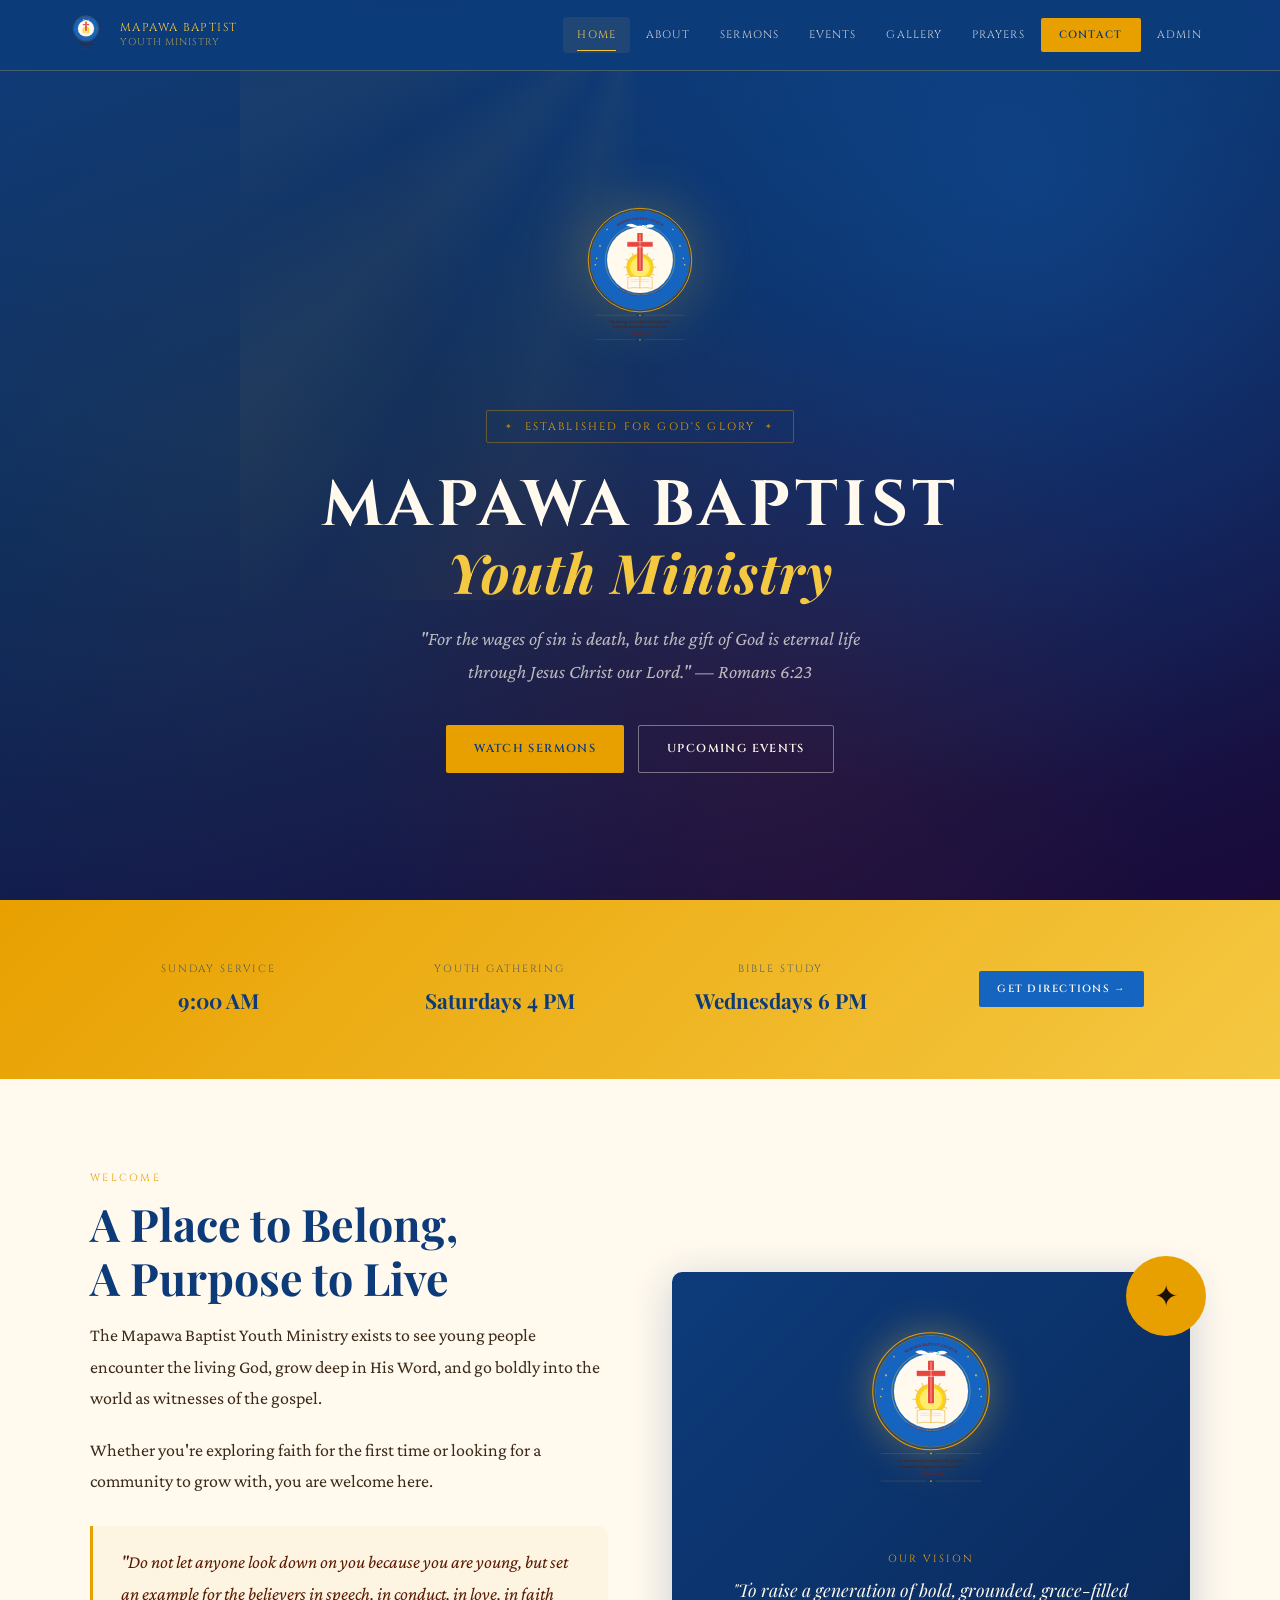
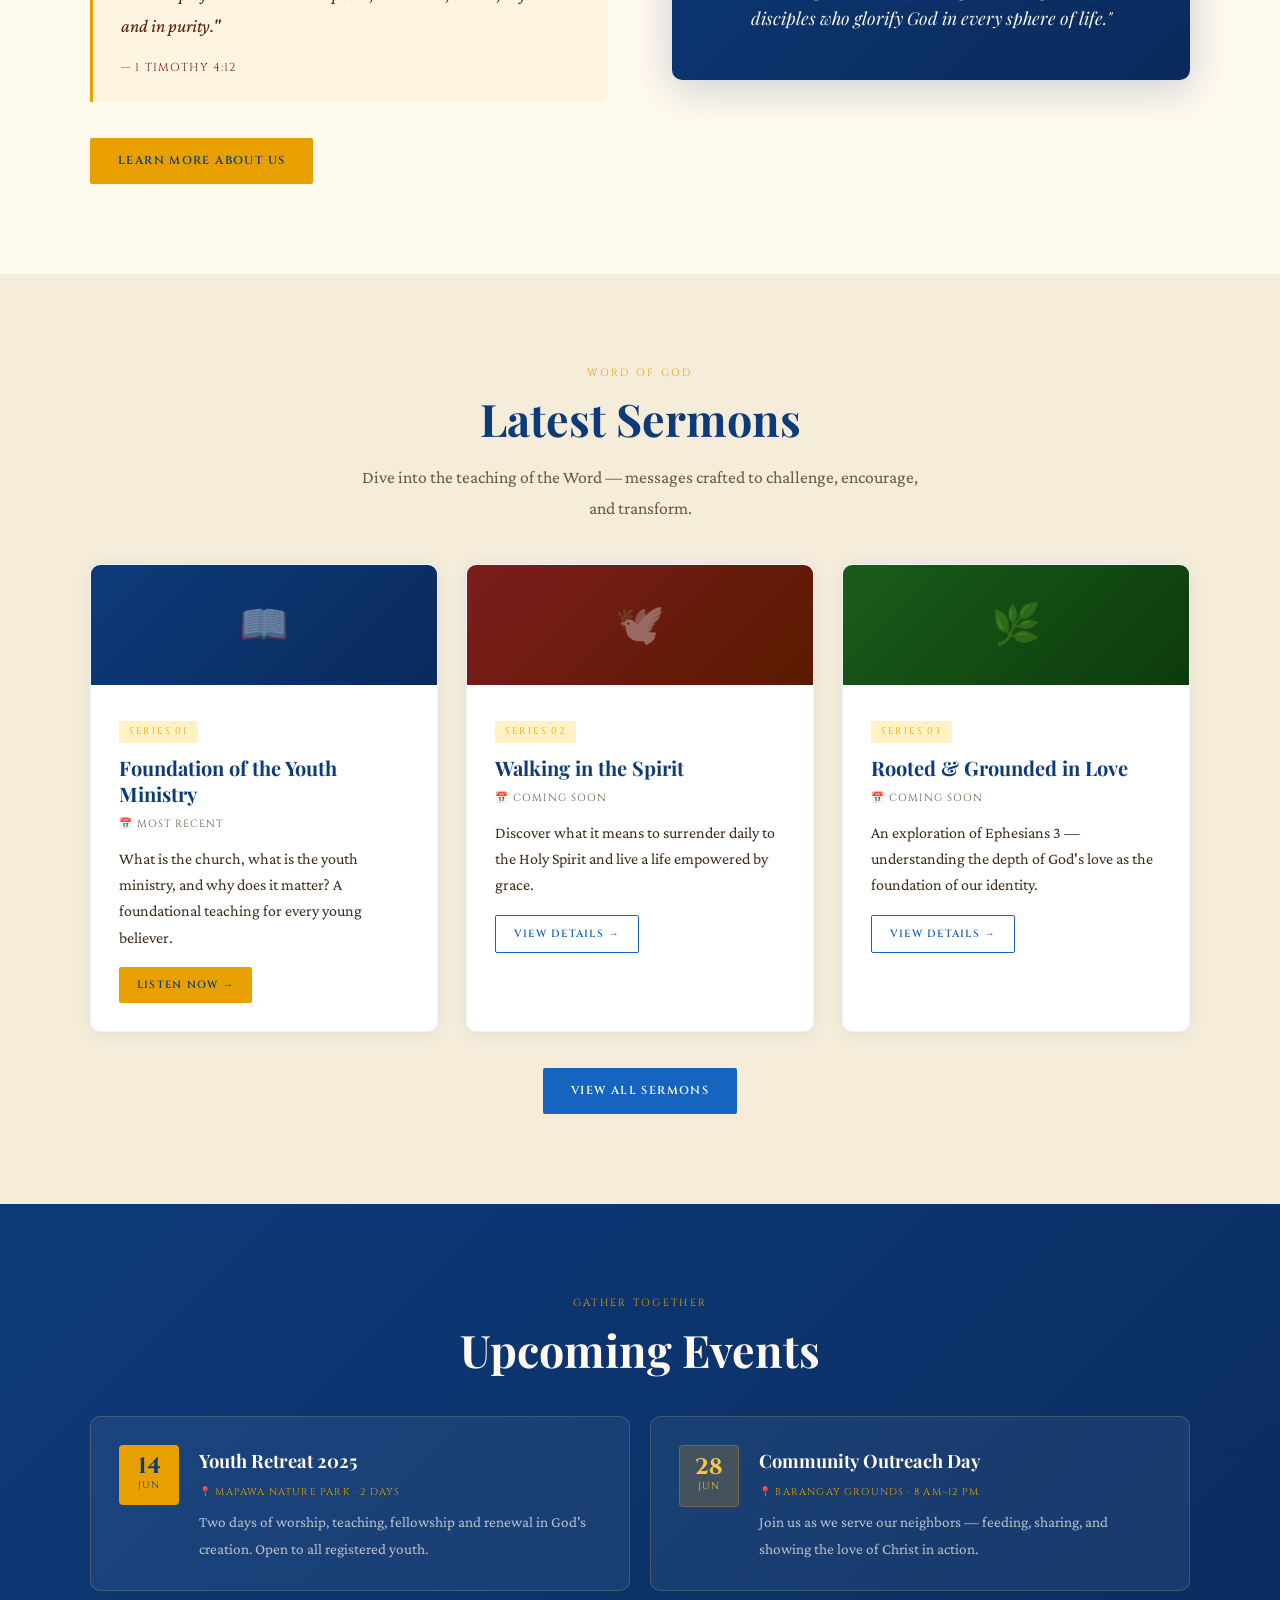
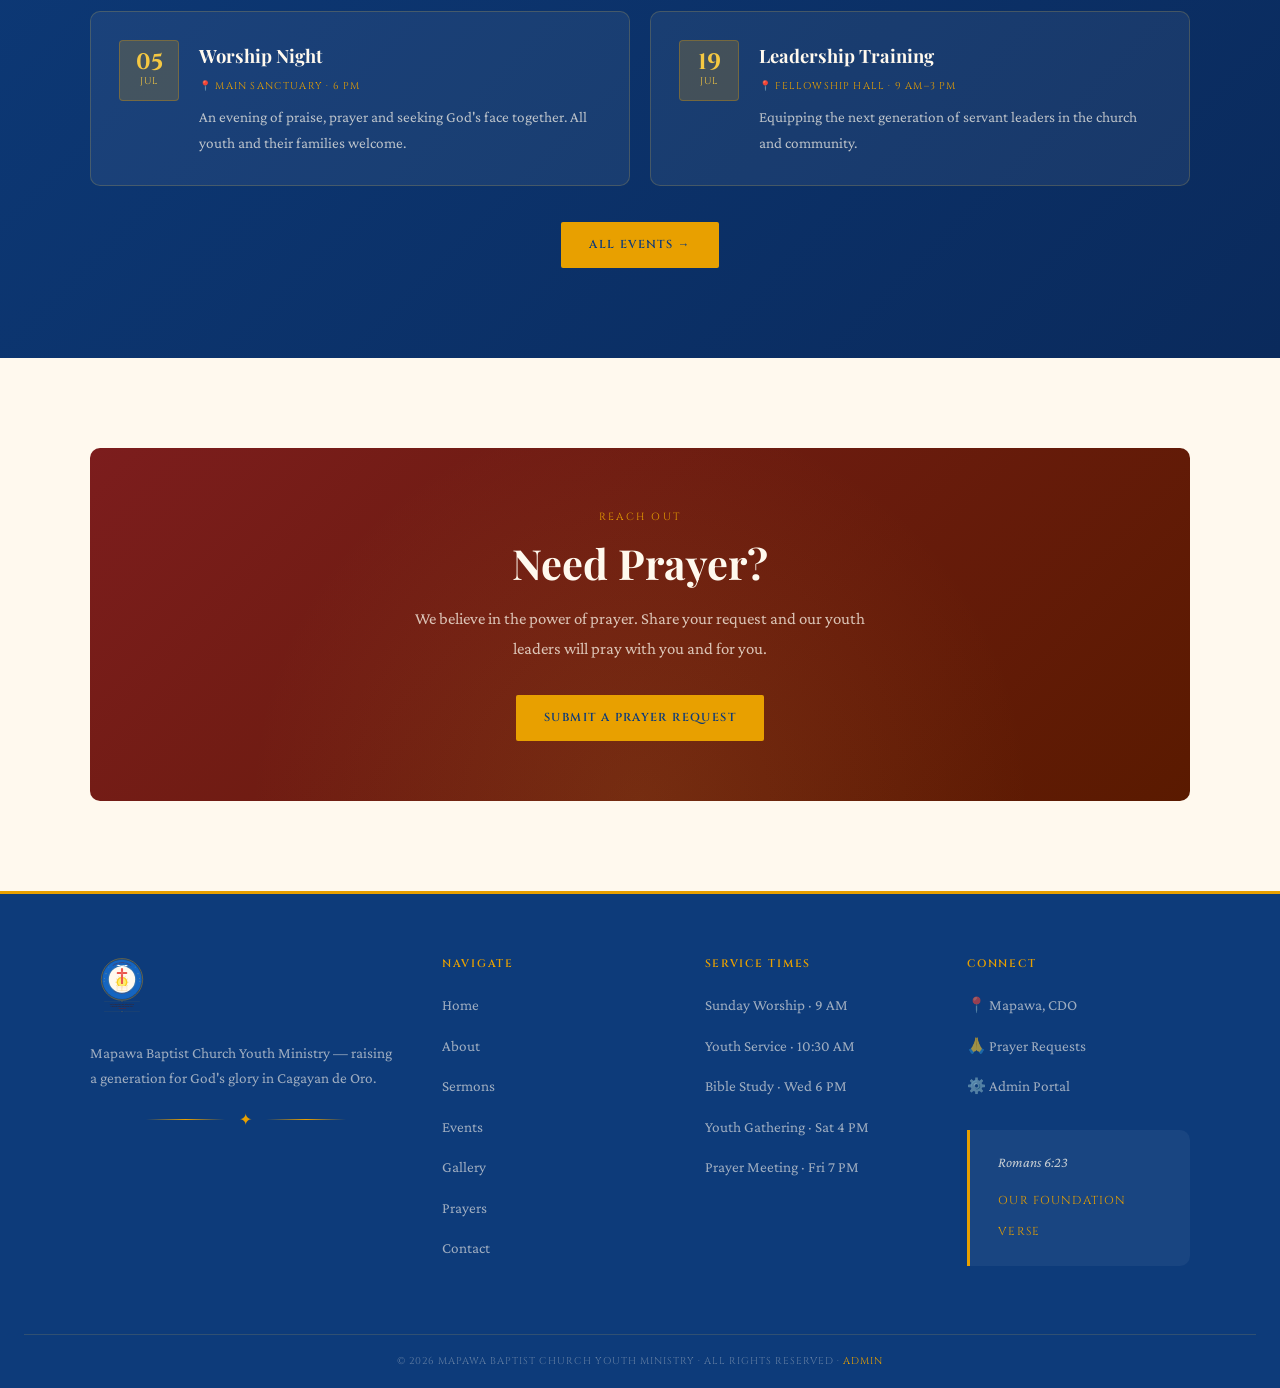
==== index.html @ 310179d0 "Add files via upload" ====
<!DOCTYPE html>
<html lang="en">
<head>
  <meta charset="UTF-8" />
  <meta name="viewport" content="width=device-width, initial-scale=1.0" />
  <title>Mapawa Baptist Youth Ministry</title>
  <meta name="description" content="Mapawa Baptist Church Youth Ministry — raising a generation for God's glory." />
  <link rel="stylesheet" href="assets/css/main.css" />
  <link rel="icon" type="image/svg+xml" href="assets/images/logo.svg" />
</head>
<body>

<!-- ═══════════════ HEADER ═══════════════ -->
<header class="site-header">
  <div class="nav-inner">
    <a href="index.html" class="nav-brand">
      <img src="assets/images/logo.svg" alt="MBC Logo" class="nav-logo" />
      <div class="nav-name">Mapawa Baptist<span>Youth Ministry</span></div>
    </a>
    <nav class="nav-links">
      <a href="index.html">Home</a>
      <a href="about.html">About</a>
      <a href="services.html">Sermons</a>
      <a href="events.html">Events</a>
      <a href="gallery.html">Gallery</a>
      <a href="prayers.html">Prayers</a>
      <a href="contact.html" class="nav-cta">Contact</a>
      <a href="admin/login.php">Admin</a>
    </nav>
    <button class="nav-toggle" aria-label="Menu">
      <span></span><span></span><span></span>
    </button>
  </div>
</header>

<!-- ═══════════════ HERO ═══════════════ -->
<section class="hero">
  <div class="hero-bg-pattern"></div>
  <div class="hero-rays"></div>
  <div class="hero-content">
    <img src="assets/images/logo.svg" alt="Mapawa Baptist Church" class="hero-logo" />
    <div class="hero-badge">Established for God's Glory</div>
    <h1>
      Mapawa Baptist
      <em>Youth Ministry</em>
    </h1>
    <p class="hero-tagline">
      "For the wages of sin is death, but the gift of God is eternal life<br>through Jesus Christ our Lord." — Romans 6:23
    </p>
    <div class="hero-actions">
      <a href="services.html" class="btn btn-gold">Watch Sermons</a>
      <a href="events.html" class="btn btn-outline">Upcoming Events</a>
    </div>
  </div>
</section>

<!-- ═══════════════ QUICK INFO BAND ═══════════════ -->
<section class="band-gold section-sm">
  <div class="container">
    <div class="grid-4" style="align-items:center; text-align:center;">
      <div>
        <div style="font-family:var(--font-display);font-size:0.65rem;letter-spacing:0.18em;text-transform:uppercase;margin-bottom:4px;opacity:0.7;">Sunday Service</div>
        <div style="font-family:var(--font-serif);font-size:1.3rem;font-weight:700;">9:00 AM</div>
      </div>
      <div>
        <div style="font-family:var(--font-display);font-size:0.65rem;letter-spacing:0.18em;text-transform:uppercase;margin-bottom:4px;opacity:0.7;">Youth Gathering</div>
        <div style="font-family:var(--font-serif);font-size:1.3rem;font-weight:700;">Saturdays 4 PM</div>
      </div>
      <div>
        <div style="font-family:var(--font-display);font-size:0.65rem;letter-spacing:0.18em;text-transform:uppercase;margin-bottom:4px;opacity:0.7;">Bible Study</div>
        <div style="font-family:var(--font-serif);font-size:1.3rem;font-weight:700;">Wednesdays 6 PM</div>
      </div>
      <div>
        <a href="contact.html" class="btn btn-blue btn-sm">Get Directions →</a>
      </div>
    </div>
  </div>
</section>

<!-- ═══════════════ WELCOME ═══════════════ -->
<section class="section">
  <div class="container">
    <div style="display:grid;grid-template-columns:1fr 1fr;gap:64px;align-items:center;" class="fade-in">
      <div>
        <div class="section-label">Welcome</div>
        <h2 class="section-title">A Place to Belong,<br>A Purpose to Live</h2>
        <p style="color:var(--text-mid);margin-bottom:20px;">
          The Mapawa Baptist Youth Ministry exists to see young people encounter the living God, grow deep in His Word, and go boldly into the world as witnesses of the gospel.
        </p>
        <p style="color:var(--text-mid);margin-bottom:28px;">
          Whether you're exploring faith for the first time or looking for a community to grow with, you are welcome here.
        </p>
        <div class="scripture-block">
          <p>"Do not let anyone look down on you because you are young, but set an example for the believers in speech, in conduct, in love, in faith and in purity."</p>
          <cite>— 1 Timothy 4:12</cite>
        </div>
        <a href="about.html" class="btn btn-gold" style="margin-top:8px;">Learn More About Us</a>
      </div>
      <div style="position:relative;">
        <div style="background:linear-gradient(135deg,var(--blue-deep) 0%,#0a2a5c 100%);border-radius:var(--radius-lg);padding:48px;text-align:center;box-shadow:var(--shadow-deep);">
          <img src="assets/images/logo.svg" alt="" style="width:180px;margin:0 auto 28px;filter:drop-shadow(0 0 20px rgba(245,200,66,0.4));" />
          <div style="font-family:var(--font-display);font-size:0.65rem;letter-spacing:0.2em;text-transform:uppercase;color:var(--gold-rich);margin-bottom:8px;">Our Vision</div>
          <p style="font-family:var(--font-serif);font-style:italic;font-size:1.1rem;color:var(--cream);line-height:1.6;">
            "To raise a generation of bold, grounded, grace-filled disciples who glorify God in every sphere of life."
          </p>
        </div>
        <div style="position:absolute;top:-16px;right:-16px;width:80px;height:80px;background:var(--gold-rich);border-radius:50%;display:flex;align-items:center;justify-content:center;font-size:1.8rem;">✦</div>
      </div>
    </div>
  </div>
</section>

<!-- ═══════════════ LATEST SERMONS ═══════════════ -->
<section class="section band-cream">
  <div class="container">
    <div class="text-center mb-40 fade-in">
      <div class="section-label">Word of God</div>
      <h2 class="section-title">Latest Sermons</h2>
      <p class="section-sub gap-center" style="margin:0 auto;">Dive into the teaching of the Word — messages crafted to challenge, encourage, and transform.</p>
    </div>
    <div class="grid-3 fade-in">
      <div class="card">
        <div style="background:linear-gradient(135deg,var(--blue-deep),#0a2a5c);height:120px;display:flex;align-items:center;justify-content:center;">
          <span style="font-size:2.5rem;opacity:0.4;">📖</span>
        </div>
        <div class="card-body">
          <span class="card-tag">Series 01</span>
          <div class="card-title">Foundation of the Youth Ministry</div>
          <div class="card-meta">📅 Most Recent</div>
          <p class="card-text">What is the church, what is the youth ministry, and why does it matter? A foundational teaching for every young believer.</p>
          <a href="services/service-001-foundation-of-the-youth-ministry.html" class="btn btn-gold btn-sm" style="margin-top:16px;">Listen Now →</a>
        </div>
      </div>
      <div class="card">
        <div style="background:linear-gradient(135deg,var(--burgundy),var(--burgundy-dk));height:120px;display:flex;align-items:center;justify-content:center;">
          <span style="font-size:2.5rem;opacity:0.4;">🕊️</span>
        </div>
        <div class="card-body">
          <span class="card-tag">Series 02</span>
          <div class="card-title">Walking in the Spirit</div>
          <div class="card-meta">📅 Coming Soon</div>
          <p class="card-text">Discover what it means to surrender daily to the Holy Spirit and live a life empowered by grace.</p>
          <a href="services/service-002.html" class="btn btn-outline btn-sm" style="border-color:var(--blue-mid);color:var(--blue-mid);margin-top:16px;">View Details →</a>
        </div>
      </div>
      <div class="card">
        <div style="background:linear-gradient(135deg,#1a5c1a,#0d3b0d);height:120px;display:flex;align-items:center;justify-content:center;">
          <span style="font-size:2.5rem;opacity:0.4;">🌿</span>
        </div>
        <div class="card-body">
          <span class="card-tag">Series 03</span>
          <div class="card-title">Rooted &amp; Grounded in Love</div>
          <div class="card-meta">📅 Coming Soon</div>
          <p class="card-text">An exploration of Ephesians 3 — understanding the depth of God's love as the foundation of our identity.</p>
          <a href="services/service-003.html" class="btn btn-outline btn-sm" style="border-color:var(--blue-mid);color:var(--blue-mid);margin-top:16px;">View Details →</a>
        </div>
      </div>
    </div>
    <div class="text-center" style="margin-top:36px;">
      <a href="services.html" class="btn btn-blue">View All Sermons</a>
    </div>
  </div>
</section>

<!-- ═══════════════ UPCOMING EVENTS ═══════════════ -->
<section class="section band-blue">
  <div class="container">
    <div class="text-center mb-40 fade-in">
      <div class="section-label" style="color:var(--gold-rich);">Gather Together</div>
      <h2 class="section-title section-title-light">Upcoming Events</h2>
    </div>
    <div class="grid-2 fade-in" style="gap:20px;">
      <div style="background:rgba(255,255,255,0.06);border:1px solid rgba(245,200,66,0.2);border-radius:var(--radius-lg);padding:28px;display:flex;gap:20px;align-items:flex-start;">
        <div style="background:var(--gold-rich);color:var(--blue-deep);border-radius:var(--radius);padding:10px 14px;text-align:center;min-width:60px;">
          <div style="font-family:var(--font-display);font-size:1.4rem;font-weight:700;line-height:1;">14</div>
          <div style="font-family:var(--font-display);font-size:0.6rem;letter-spacing:0.1em;text-transform:uppercase;">Jun</div>
        </div>
        <div>
          <div style="font-family:var(--font-serif);font-size:1.15rem;font-weight:700;color:var(--cream);margin-bottom:6px;">Youth Retreat 2025</div>
          <div style="font-family:var(--font-display);font-size:0.62rem;letter-spacing:0.12em;text-transform:uppercase;color:var(--gold-rich);margin-bottom:8px;">📍 Mapawa Nature Park · 2 Days</div>
          <p style="font-size:0.95rem;color:rgba(255,249,238,0.7);">Two days of worship, teaching, fellowship and renewal in God's creation. Open to all registered youth.</p>
        </div>
      </div>
      <div style="background:rgba(255,255,255,0.06);border:1px solid rgba(245,200,66,0.2);border-radius:var(--radius-lg);padding:28px;display:flex;gap:20px;align-items:flex-start;">
        <div style="background:rgba(232,160,0,0.2);color:var(--gold-bright);border-radius:var(--radius);padding:10px 14px;text-align:center;min-width:60px;border:1px solid rgba(232,160,0,0.3);">
          <div style="font-family:var(--font-display);font-size:1.4rem;font-weight:700;line-height:1;">28</div>
          <div style="font-family:var(--font-display);font-size:0.6rem;letter-spacing:0.1em;text-transform:uppercase;">Jun</div>
        </div>
        <div>
          <div style="font-family:var(--font-serif);font-size:1.15rem;font-weight:700;color:var(--cream);margin-bottom:6px;">Community Outreach Day</div>
          <div style="font-family:var(--font-display);font-size:0.62rem;letter-spacing:0.12em;text-transform:uppercase;color:var(--gold-rich);margin-bottom:8px;">📍 Barangay Grounds · 8 AM–12 PM</div>
          <p style="font-size:0.95rem;color:rgba(255,249,238,0.7);">Join us as we serve our neighbors — feeding, sharing, and showing the love of Christ in action.</p>
        </div>
      </div>
      <div style="background:rgba(255,255,255,0.06);border:1px solid rgba(245,200,66,0.2);border-radius:var(--radius-lg);padding:28px;display:flex;gap:20px;align-items:flex-start;">
        <div style="background:rgba(232,160,0,0.2);color:var(--gold-bright);border-radius:var(--radius);padding:10px 14px;text-align:center;min-width:60px;border:1px solid rgba(232,160,0,0.3);">
          <div style="font-family:var(--font-display);font-size:1.4rem;font-weight:700;line-height:1;">05</div>
          <div style="font-family:var(--font-display);font-size:0.6rem;letter-spacing:0.1em;text-transform:uppercase;">Jul</div>
        </div>
        <div>
          <div style="font-family:var(--font-serif);font-size:1.15rem;font-weight:700;color:var(--cream);margin-bottom:6px;">Worship Night</div>
          <div style="font-family:var(--font-display);font-size:0.62rem;letter-spacing:0.12em;text-transform:uppercase;color:var(--gold-rich);margin-bottom:8px;">📍 Main Sanctuary · 6 PM</div>
          <p style="font-size:0.95rem;color:rgba(255,249,238,0.7);">An evening of praise, prayer and seeking God's face together. All youth and their families welcome.</p>
        </div>
      </div>
      <div style="background:rgba(255,255,255,0.06);border:1px solid rgba(245,200,66,0.2);border-radius:var(--radius-lg);padding:28px;display:flex;gap:20px;align-items:flex-start;">
        <div style="background:rgba(232,160,0,0.2);color:var(--gold-bright);border-radius:var(--radius);padding:10px 14px;text-align:center;min-width:60px;border:1px solid rgba(232,160,0,0.3);">
          <div style="font-family:var(--font-display);font-size:1.4rem;font-weight:700;line-height:1;">19</div>
          <div style="font-family:var(--font-display);font-size:0.6rem;letter-spacing:0.1em;text-transform:uppercase;">Jul</div>
        </div>
        <div>
          <div style="font-family:var(--font-serif);font-size:1.15rem;font-weight:700;color:var(--cream);margin-bottom:6px;">Leadership Training</div>
          <div style="font-family:var(--font-display);font-size:0.62rem;letter-spacing:0.12em;text-transform:uppercase;color:var(--gold-rich);margin-bottom:8px;">📍 Fellowship Hall · 9 AM–3 PM</div>
          <p style="font-size:0.95rem;color:rgba(255,249,238,0.7);">Equipping the next generation of servant leaders in the church and community.</p>
        </div>
      </div>
    </div>
    <div class="text-center" style="margin-top:36px;">
      <a href="events.html" class="btn btn-gold">All Events →</a>
    </div>
  </div>
</section>

<!-- ═══════════════ PRAYER CTA ═══════════════ -->
<section class="section">
  <div class="container">
    <div style="background:linear-gradient(135deg,var(--burgundy) 0%,var(--burgundy-dk) 100%);border-radius:var(--radius-lg);padding:60px 48px;text-align:center;position:relative;overflow:hidden;" class="fade-in">
      <div style="position:absolute;inset:0;background:radial-gradient(circle at 50% 100%,rgba(245,200,66,0.1) 0%,transparent 60%);pointer-events:none;"></div>
      <div style="position:relative;z-index:1;">
        <div style="font-family:var(--font-display);font-size:0.65rem;letter-spacing:0.22em;text-transform:uppercase;color:var(--gold-rich);margin-bottom:12px;">Reach Out</div>
        <h2 style="font-family:var(--font-serif);font-size:clamp(1.8rem,4vw,2.6rem);font-weight:700;color:var(--cream);margin-bottom:16px;">Need Prayer?</h2>
        <p style="font-size:1.05rem;color:rgba(255,249,238,0.75);max-width:480px;margin:0 auto 32px;">We believe in the power of prayer. Share your request and our youth leaders will pray with you and for you.</p>
        <a href="prayers.html" class="btn btn-gold">Submit a Prayer Request</a>
      </div>
    </div>
  </div>
</section>

<!-- ═══════════════ FOOTER ═══════════════ -->
<footer class="site-footer">
  <div class="footer-inner">
    <div class="footer-brand">
      <img src="assets/images/logo.svg" alt="MBC Logo" style="width:64px;margin-bottom:12px;" />
      <p>Mapawa Baptist Church Youth Ministry — raising a generation for God's glory in Cagayan de Oro.</p>
      <div class="ornament" style="max-width:200px;margin-top:16px;">
        <span class="ornament-star">✦</span>
      </div>
    </div>
    <div class="footer-col">
      <h4>Navigate</h4>
      <ul>
        <li><a href="index.html">Home</a></li>
        <li><a href="about.html">About</a></li>
        <li><a href="services.html">Sermons</a></li>
        <li><a href="events.html">Events</a></li>
        <li><a href="gallery.html">Gallery</a></li>
        <li><a href="prayers.html">Prayers</a></li>
        <li><a href="contact.html">Contact</a></li>
      </ul>
    </div>
    <div class="footer-col">
      <h4>Service Times</h4>
      <ul>
        <li><a href="#">Sunday Worship · 9 AM</a></li>
        <li><a href="#">Youth Service · 10:30 AM</a></li>
        <li><a href="#">Bible Study · Wed 6 PM</a></li>
        <li><a href="#">Youth Gathering · Sat 4 PM</a></li>
        <li><a href="#">Prayer Meeting · Fri 7 PM</a></li>
      </ul>
    </div>
    <div class="footer-col">
      <h4>Connect</h4>
      <ul>
        <li><a href="contact.html">📍 Mapawa, CDO</a></li>
        <li><a href="prayers.html">🙏 Prayer Requests</a></li>
        <li><a href="admin/login.php">⚙️ Admin Portal</a></li>
      </ul>
      <div style="margin-top:20px;">
        <div class="scripture-block" style="background:rgba(255,255,255,0.05);border-color:var(--gold-rich);">
          <p style="color:rgba(255,249,238,0.75);font-size:0.9rem;">Romans 6:23</p>
          <cite style="color:var(--gold-rich);">Our foundation verse</cite>
        </div>
      </div>
    </div>
  </div>
  <div class="footer-bottom">
    <div class="container">
      © <span id="current-year"></span> Mapawa Baptist Church Youth Ministry · All rights reserved ·
      <a href="admin/login.php">Admin</a>
    </div>
  </div>
</footer>

<script src="assets/js/main.js"></script>
</body>
</html>
---- assets/css/main.css ----
/* =========================================================
   MAPAWA BAPTIST YOUTH MINISTRY — Main Stylesheet
   Palette: Deep Blue #1565c0 · Gold #f5c842 · Burgundy #7c1d1d · Cream #fff9ee
   ========================================================= */

@import url('https://fonts.googleapis.com/css2?family=Playfair+Display:ital,wght@0,400;0,600;0,700;0,900;1,400;1,600&family=Crimson+Pro:ital,wght@0,300;0,400;0,600;1,300;1,400&family=Cinzel:wght@400;600;700&display=swap');

/* ── CSS Variables ───────────────────────────────────────── */
:root {
  --blue-deep:   #0d3b7a;
  --blue-mid:    #1565c0;
  --blue-light:  #1e88e5;
  --gold-rich:   #e8a000;
  --gold-bright: #f5c842;
  --gold-pale:   #fff3c4;
  --cream:       #fff9ee;
  --cream-dark:  #f5edda;
  --burgundy:    #7c1d1d;
  --burgundy-dk: #5a1a00;
  --text-dark:   #1a1208;
  --text-mid:    #3d2b1a;
  --text-light:  #6b5540;
  --white:       #ffffff;

  --font-display: 'Cinzel', Georgia, serif;
  --font-serif:   'Playfair Display', Georgia, serif;
  --font-body:    'Crimson Pro', Georgia, serif;

  --shadow-gold:  0 4px 24px rgba(232,160,0,0.18);
  --shadow-deep:  0 8px 40px rgba(13,59,122,0.22);
  --radius:       4px;
  --radius-lg:    10px;
  --transition:   0.3s cubic-bezier(0.4,0,0.2,1);
}

/* ── Reset & Base ────────────────────────────────────────── */
*, *::before, *::after { box-sizing: border-box; margin: 0; padding: 0; }

html { scroll-behavior: smooth; font-size: 16px; }

body {
  font-family: var(--font-body);
  font-size: 1.125rem;
  line-height: 1.75;
  color: var(--text-dark);
  background: var(--cream);
  min-height: 100vh;
  overflow-x: hidden;
}

img { max-width: 100%; display: block; }
a { color: inherit; text-decoration: none; }
ul { list-style: none; }

/* ── Typography ──────────────────────────────────────────── */
h1, h2, h3 { font-family: var(--font-serif); font-weight: 700; line-height: 1.2; }
h4, h5, h6 { font-family: var(--font-display); font-weight: 600; letter-spacing: 0.06em; }

.display-title {
  font-family: var(--font-display);
  font-weight: 700;
  letter-spacing: 0.08em;
  text-transform: uppercase;
}

.scripture {
  font-family: var(--font-body);
  font-style: italic;
  color: var(--burgundy-dk);
}

/* ── Ornamental Divider ──────────────────────────────────── */
.ornament {
  display: flex;
  align-items: center;
  gap: 14px;
  margin: 0 auto;
}
.ornament::before, .ornament::after {
  content: '';
  flex: 1;
  height: 1px;
  background: linear-gradient(to right, transparent, var(--gold-rich), transparent);
}
.ornament-star {
  color: var(--gold-rich);
  font-size: 1rem;
}

/* ── NAV ─────────────────────────────────────────────────── */
.site-header {
  position: fixed;
  top: 0; left: 0; right: 0;
  z-index: 1000;
  background: rgba(13,59,122,0.97);
  backdrop-filter: blur(12px);
  border-bottom: 1px solid rgba(245,200,66,0.25);
  transition: var(--transition);
}

.nav-inner {
  max-width: 1200px;
  margin: 0 auto;
  padding: 0 24px;
  display: flex;
  align-items: center;
  justify-content: space-between;
  height: 70px;
}

.nav-brand {
  display: flex;
  align-items: center;
  gap: 12px;
  text-decoration: none;
}
.nav-logo { width: 44px; height: 44px; }
.nav-name {
  font-family: var(--font-display);
  font-size: 0.72rem;
  letter-spacing: 0.12em;
  text-transform: uppercase;
  color: var(--gold-bright);
  line-height: 1.3;
}
.nav-name span { display: block; font-size: 0.62rem; color: rgba(245,200,66,0.65); letter-spacing: 0.1em; }

.nav-links {
  display: flex;
  align-items: center;
  gap: 2px;
}
.nav-links a {
  font-family: var(--font-display);
  font-size: 0.68rem;
  letter-spacing: 0.1em;
  text-transform: uppercase;
  color: rgba(255,249,238,0.8);
  padding: 8px 14px;
  border-radius: var(--radius);
  transition: var(--transition);
  position: relative;
}
.nav-links a:hover, .nav-links a.active {
  color: var(--gold-bright);
  background: rgba(245,200,66,0.08);
}
.nav-links a.active::after {
  content: '';
  position: absolute;
  bottom: 2px; left: 14px; right: 14px;
  height: 1px;
  background: var(--gold-bright);
}

.nav-cta {
  font-family: var(--font-display) !important;
  font-size: 0.66rem !important;
  letter-spacing: 0.12em !important;
  background: var(--gold-rich) !important;
  color: var(--blue-deep) !important;
  padding: 8px 18px !important;
  border-radius: 2px !important;
  font-weight: 600 !important;
}
.nav-cta:hover { background: var(--gold-bright) !important; }

.nav-toggle {
  display: none;
  flex-direction: column;
  gap: 5px;
  cursor: pointer;
  padding: 4px;
}
.nav-toggle span {
  display: block;
  width: 24px; height: 2px;
  background: var(--gold-bright);
  transition: var(--transition);
}

/* ── Hero ────────────────────────────────────────────────── */
.hero {
  min-height: 100vh;
  display: flex;
  align-items: center;
  justify-content: center;
  position: relative;
  overflow: hidden;
  background: linear-gradient(160deg, var(--blue-deep) 0%, #0a2a5c 40%, #1a0a3a 100%);
  padding-top: 70px;
}

.hero-bg-pattern {
  position: absolute;
  inset: 0;
  background-image:
    radial-gradient(circle at 20% 50%, rgba(245,200,66,0.06) 0%, transparent 50%),
    radial-gradient(circle at 80% 20%, rgba(21,101,192,0.4) 0%, transparent 50%),
    radial-gradient(circle at 60% 80%, rgba(124,29,29,0.2) 0%, transparent 40%);
  pointer-events: none;
}

.hero-rays {
  position: absolute;
  top: 0; left: 50%;
  transform: translateX(-50%);
  width: 800px; height: 600px;
  background: conic-gradient(
    from 180deg at 50% 0%,
    transparent 0deg,
    rgba(245,200,66,0.04) 15deg,
    transparent 30deg,
    rgba(245,200,66,0.04) 45deg,
    transparent 60deg,
    rgba(245,200,66,0.04) 75deg,
    transparent 90deg,
    rgba(245,200,66,0.04) 105deg,
    transparent 120deg,
    rgba(245,200,66,0.04) 135deg,
    transparent 150deg,
    rgba(245,200,66,0.04) 165deg,
    transparent 180deg
  );
  pointer-events: none;
}

.hero-content {
  position: relative;
  z-index: 2;
  text-align: center;
  padding: 60px 24px;
  max-width: 800px;
}

.hero-badge {
  display: inline-flex;
  align-items: center;
  gap: 10px;
  font-family: var(--font-display);
  font-size: 0.68rem;
  letter-spacing: 0.2em;
  text-transform: uppercase;
  color: var(--gold-rich);
  border: 1px solid rgba(232,160,0,0.35);
  padding: 6px 18px;
  border-radius: 2px;
  margin-bottom: 28px;
}
.hero-badge::before, .hero-badge::after {
  content: '✦';
  font-size: 0.5rem;
  opacity: 0.7;
}

.hero h1 {
  font-family: var(--font-display);
  font-size: clamp(2.2rem, 6vw, 4rem);
  letter-spacing: 0.06em;
  text-transform: uppercase;
  color: var(--cream);
  margin-bottom: 12px;
  line-height: 1.1;
}
.hero h1 em {
  font-family: var(--font-serif);
  font-style: italic;
  font-size: 0.85em;
  color: var(--gold-bright);
  letter-spacing: 0.02em;
  display: block;
  text-transform: none;
}

.hero-tagline {
  font-family: var(--font-body);
  font-style: italic;
  font-size: 1.2rem;
  color: rgba(255,249,238,0.7);
  margin: 20px 0 36px;
}

.hero-logo {
  width: 160px;
  margin: 0 auto 32px;
  filter: drop-shadow(0 0 30px rgba(245,200,66,0.3));
  animation: float 4s ease-in-out infinite;
}
@keyframes float {
  0%, 100% { transform: translateY(0); }
  50%       { transform: translateY(-8px); }
}

.hero-actions {
  display: flex;
  gap: 14px;
  justify-content: center;
  flex-wrap: wrap;
}

/* ── Buttons ──────────────────────────────────────────────── */
.btn {
  display: inline-flex;
  align-items: center;
  gap: 8px;
  font-family: var(--font-display);
  font-size: 0.72rem;
  font-weight: 600;
  letter-spacing: 0.12em;
  text-transform: uppercase;
  padding: 13px 28px;
  border-radius: 2px;
  border: none;
  cursor: pointer;
  transition: var(--transition);
  text-decoration: none;
}
.btn-gold {
  background: var(--gold-rich);
  color: var(--blue-deep);
}
.btn-gold:hover {
  background: var(--gold-bright);
  transform: translateY(-2px);
  box-shadow: var(--shadow-gold);
}
.btn-outline {
  background: transparent;
  color: var(--cream);
  border: 1px solid rgba(255,249,238,0.4);
}
.btn-outline:hover {
  border-color: var(--gold-bright);
  color: var(--gold-bright);
}
.btn-blue {
  background: var(--blue-mid);
  color: var(--cream);
}
.btn-blue:hover {
  background: var(--blue-deep);
  transform: translateY(-2px);
  box-shadow: var(--shadow-deep);
}
.btn-sm {
  font-size: 0.65rem;
  padding: 9px 18px;
}

/* ── Section Scaffolding ─────────────────────────────────── */
.section { padding: 90px 24px; }
.section-sm { padding: 60px 24px; }
.container { max-width: 1100px; margin: 0 auto; }
.container-narrow { max-width: 760px; margin: 0 auto; }

.section-label {
  font-family: var(--font-display);
  font-size: 0.65rem;
  letter-spacing: 0.22em;
  text-transform: uppercase;
  color: var(--gold-rich);
  margin-bottom: 10px;
}
.section-title {
  font-family: var(--font-serif);
  font-size: clamp(1.8rem, 4vw, 2.8rem);
  font-weight: 700;
  color: var(--blue-deep);
  margin-bottom: 16px;
}
.section-title-light { color: var(--cream); }
.section-sub {
  font-size: 1.1rem;
  color: var(--text-light);
  max-width: 560px;
}
.section-sub-light { color: rgba(255,249,238,0.7); }

/* ── Card ────────────────────────────────────────────────── */
.card {
  background: var(--white);
  border-radius: var(--radius-lg);
  overflow: hidden;
  box-shadow: 0 2px 16px rgba(13,59,122,0.08);
  transition: var(--transition);
  border: 1px solid rgba(13,59,122,0.06);
}
.card:hover {
  transform: translateY(-4px);
  box-shadow: var(--shadow-deep);
}
.card-body { padding: 28px; }
.card-tag {
  font-family: var(--font-display);
  font-size: 0.6rem;
  letter-spacing: 0.18em;
  text-transform: uppercase;
  color: var(--gold-rich);
  background: var(--gold-pale);
  padding: 3px 10px;
  border-radius: 2px;
  display: inline-block;
  margin-bottom: 12px;
}
.card-title {
  font-family: var(--font-serif);
  font-size: 1.25rem;
  font-weight: 700;
  color: var(--blue-deep);
  margin-bottom: 8px;
  line-height: 1.3;
}
.card-meta {
  font-family: var(--font-display);
  font-size: 0.65rem;
  letter-spacing: 0.1em;
  text-transform: uppercase;
  color: var(--text-light);
  margin-bottom: 12px;
}
.card-text { font-size: 1rem; color: var(--text-mid); line-height: 1.65; }

/* ── Grid Layouts ─────────────────────────────────────────── */
.grid-3 { display: grid; grid-template-columns: repeat(3, 1fr); gap: 28px; }
.grid-2 { display: grid; grid-template-columns: repeat(2, 1fr); gap: 28px; }
.grid-4 { display: grid; grid-template-columns: repeat(4, 1fr); gap: 24px; }

/* ── Highlight Band ──────────────────────────────────────── */
.band-gold {
  background: linear-gradient(135deg, var(--gold-rich) 0%, var(--gold-bright) 100%);
  color: var(--blue-deep);
}
.band-blue {
  background: linear-gradient(135deg, var(--blue-deep) 0%, #0a2a5c 100%);
  color: var(--cream);
}
.band-cream { background: var(--cream-dark); }
.band-burgundy {
  background: linear-gradient(135deg, var(--burgundy) 0%, var(--burgundy-dk) 100%);
  color: var(--cream);
}

/* ── Scripture Block ─────────────────────────────────────── */
.scripture-block {
  border-left: 3px solid var(--gold-rich);
  padding: 20px 28px;
  background: rgba(232,160,0,0.05);
  border-radius: 0 var(--radius-lg) var(--radius-lg) 0;
  margin: 28px 0;
}
.scripture-block p {
  font-family: var(--font-body);
  font-style: italic;
  font-size: 1.15rem;
  color: var(--burgundy-dk);
  margin-bottom: 8px;
}
.scripture-block cite {
  font-family: var(--font-display);
  font-size: 0.72rem;
  letter-spacing: 0.1em;
  text-transform: uppercase;
  color: var(--burgundy);
  font-style: normal;
}

/* ── Featured Image Banner ───────────────────────────────── */
.page-banner {
  height: 280px;
  display: flex;
  align-items: flex-end;
  padding: 40px 24px;
  position: relative;
  overflow: hidden;
  background: linear-gradient(160deg, var(--blue-deep) 0%, #0a2a5c 100%);
  margin-top: 70px;
}
.page-banner::before {
  content: '';
  position: absolute;
  inset: 0;
  background:
    radial-gradient(circle at 70% 50%, rgba(245,200,66,0.1) 0%, transparent 60%),
    radial-gradient(circle at 20% 80%, rgba(124,29,29,0.2) 0%, transparent 50%);
}
.page-banner-content {
  position: relative;
  z-index: 1;
  max-width: 1100px;
  margin: 0 auto;
  width: 100%;
}
.page-banner h1 {
  font-family: var(--font-display);
  font-size: clamp(1.6rem, 4vw, 2.6rem);
  letter-spacing: 0.08em;
  text-transform: uppercase;
  color: var(--cream);
  margin-bottom: 8px;
}
.page-banner .breadcrumb {
  font-family: var(--font-display);
  font-size: 0.65rem;
  letter-spacing: 0.14em;
  text-transform: uppercase;
  color: rgba(245,200,66,0.7);
}
.page-banner .breadcrumb a { color: var(--gold-rich); }
.page-banner .breadcrumb a:hover { color: var(--gold-bright); }

/* ── Form Styles ──────────────────────────────────────────── */
.form-group { margin-bottom: 20px; }
.form-label {
  display: block;
  font-family: var(--font-display);
  font-size: 0.68rem;
  letter-spacing: 0.12em;
  text-transform: uppercase;
  color: var(--text-mid);
  margin-bottom: 6px;
}
.form-control {
  width: 100%;
  padding: 12px 16px;
  border: 1px solid rgba(13,59,122,0.2);
  border-radius: var(--radius);
  background: var(--white);
  font-family: var(--font-body);
  font-size: 1rem;
  color: var(--text-dark);
  transition: var(--transition);
  outline: none;
}
.form-control:focus {
  border-color: var(--blue-mid);
  box-shadow: 0 0 0 3px rgba(21,101,192,0.12);
}
textarea.form-control { resize: vertical; min-height: 120px; }
select.form-control { cursor: pointer; }

/* ── Footer ──────────────────────────────────────────────── */
.site-footer {
  background: var(--blue-deep);
  color: rgba(255,249,238,0.75);
  padding: 60px 24px 0;
  border-top: 3px solid var(--gold-rich);
}
.footer-inner {
  max-width: 1100px;
  margin: 0 auto;
  display: grid;
  grid-template-columns: 1.4fr repeat(3, 1fr);
  gap: 40px;
  padding-bottom: 40px;
}
.footer-brand p {
  font-size: 0.95rem;
  line-height: 1.65;
  margin: 14px 0;
  color: rgba(255,249,238,0.6);
}
.footer-col h4 {
  font-family: var(--font-display);
  font-size: 0.68rem;
  letter-spacing: 0.16em;
  text-transform: uppercase;
  color: var(--gold-rich);
  margin-bottom: 16px;
}
.footer-col ul li { margin-bottom: 9px; }
.footer-col ul li a {
  font-size: 0.95rem;
  color: rgba(255,249,238,0.6);
  transition: var(--transition);
}
.footer-col ul li a:hover { color: var(--gold-bright); padding-left: 4px; }
.footer-bottom {
  border-top: 1px solid rgba(245,200,66,0.15);
  padding: 18px 0;
  text-align: center;
  font-family: var(--font-display);
  font-size: 0.62rem;
  letter-spacing: 0.1em;
  text-transform: uppercase;
  color: rgba(255,249,238,0.35);
}
.footer-bottom a { color: var(--gold-rich); }

/* ── Utility Classes ─────────────────────────────────────── */
.text-center { text-align: center; }
.text-gold   { color: var(--gold-rich); }
.text-blue   { color: var(--blue-mid); }
.text-burgundy { color: var(--burgundy); }
.text-cream  { color: var(--cream); }
.mt-0 { margin-top: 0; }
.mb-0 { margin-bottom: 0; }
.mb-8 { margin-bottom: 8px; }
.mb-16 { margin-bottom: 16px; }
.mb-24 { margin-bottom: 24px; }
.mb-40 { margin-bottom: 40px; }
.mb-60 { margin-bottom: 60px; }
.gap-center { margin: 0 auto; }
.fade-in {
  opacity: 0;
  transform: translateY(20px);
  transition: opacity 0.6s ease, transform 0.6s ease;
}
.fade-in.visible {
  opacity: 1;
  transform: none;
}

/* ── Mobile ───────────────────────────────────────────────── */
@media (max-width: 900px) {
  .grid-3 { grid-template-columns: repeat(2, 1fr); }
  .grid-4 { grid-template-columns: repeat(2, 1fr); }
  .footer-inner { grid-template-columns: 1fr 1fr; }
}
@media (max-width: 680px) {
  .nav-links { display: none; }
  .nav-links.open {
    display: flex;
    flex-direction: column;
    position: fixed;
    top: 70px; left: 0; right: 0;
    background: rgba(13,59,122,0.98);
    padding: 24px;
    gap: 4px;
    border-bottom: 1px solid rgba(245,200,66,0.2);
  }
  .nav-toggle { display: flex; }
  .grid-3, .grid-2, .grid-4 { grid-template-columns: 1fr; }
  .footer-inner { grid-template-columns: 1fr; }
  .hero h1 { font-size: 2rem; }
  .section { padding: 60px 20px; }
}
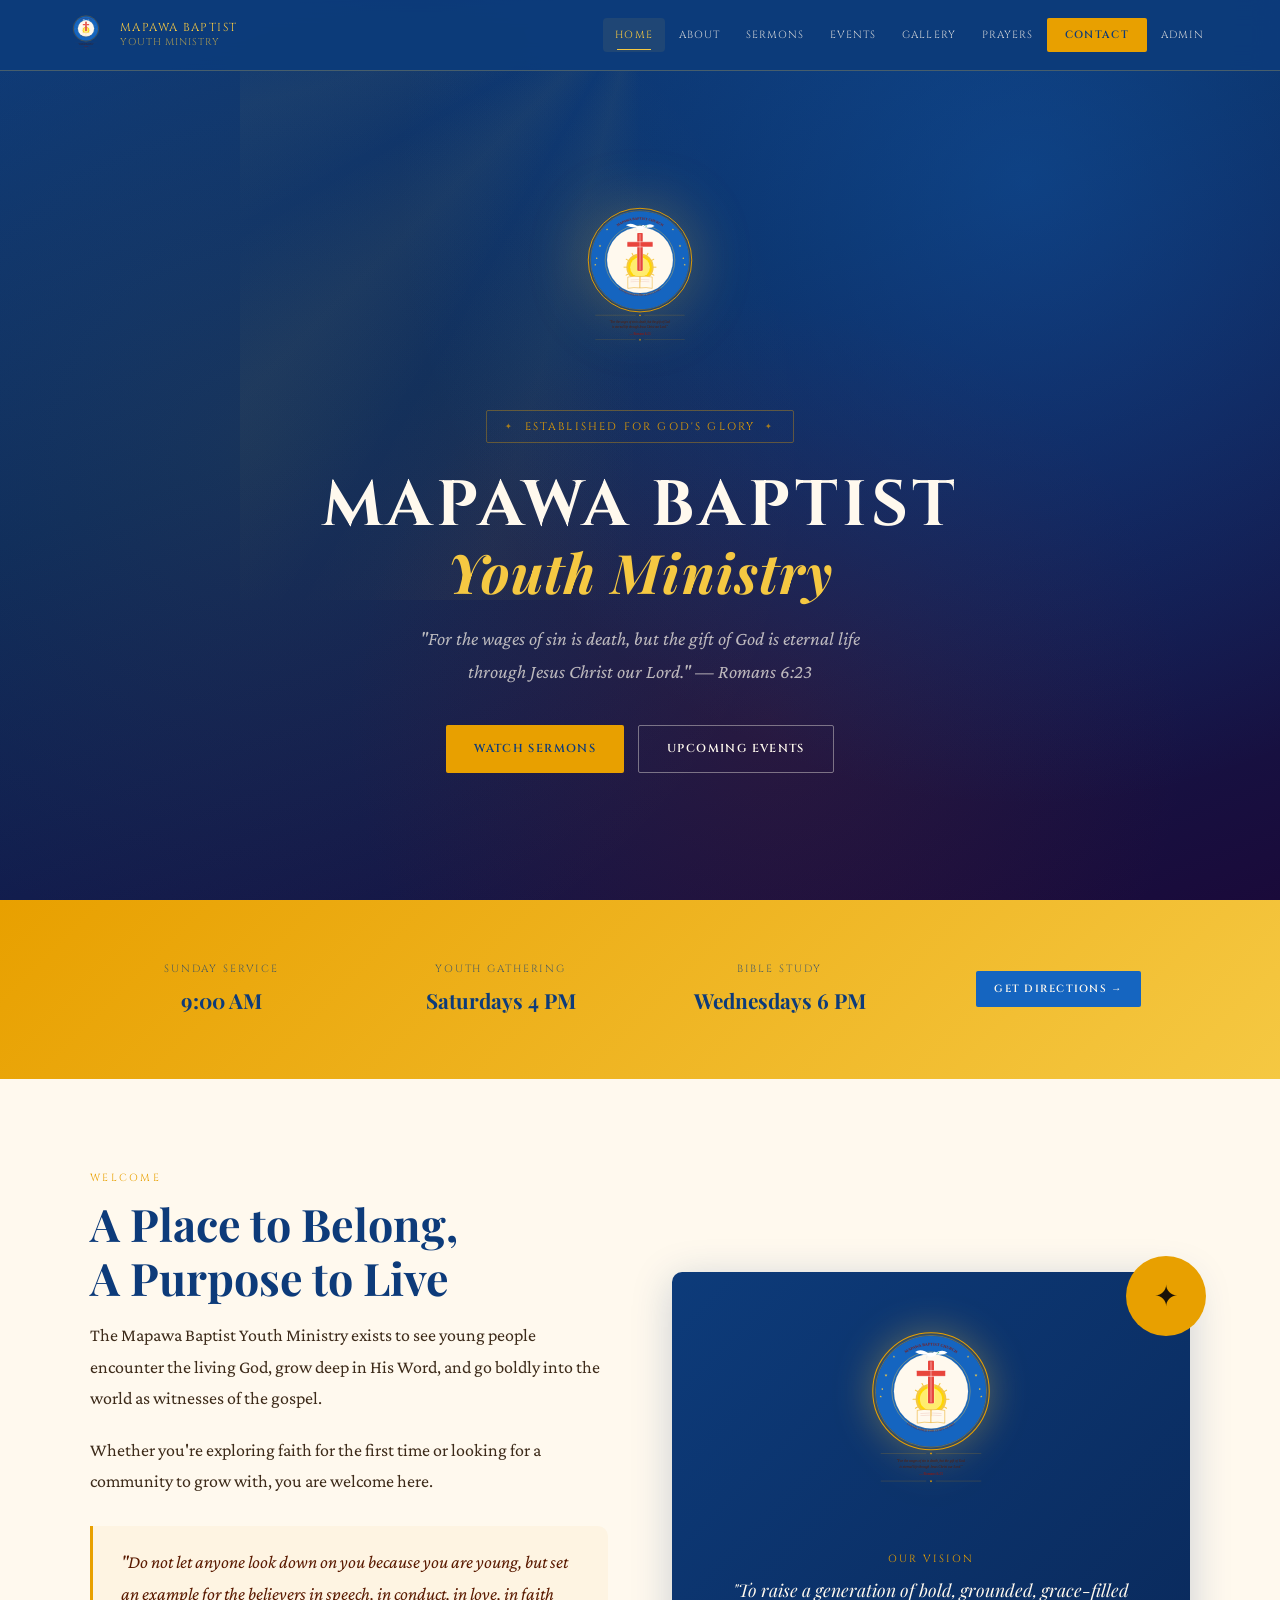
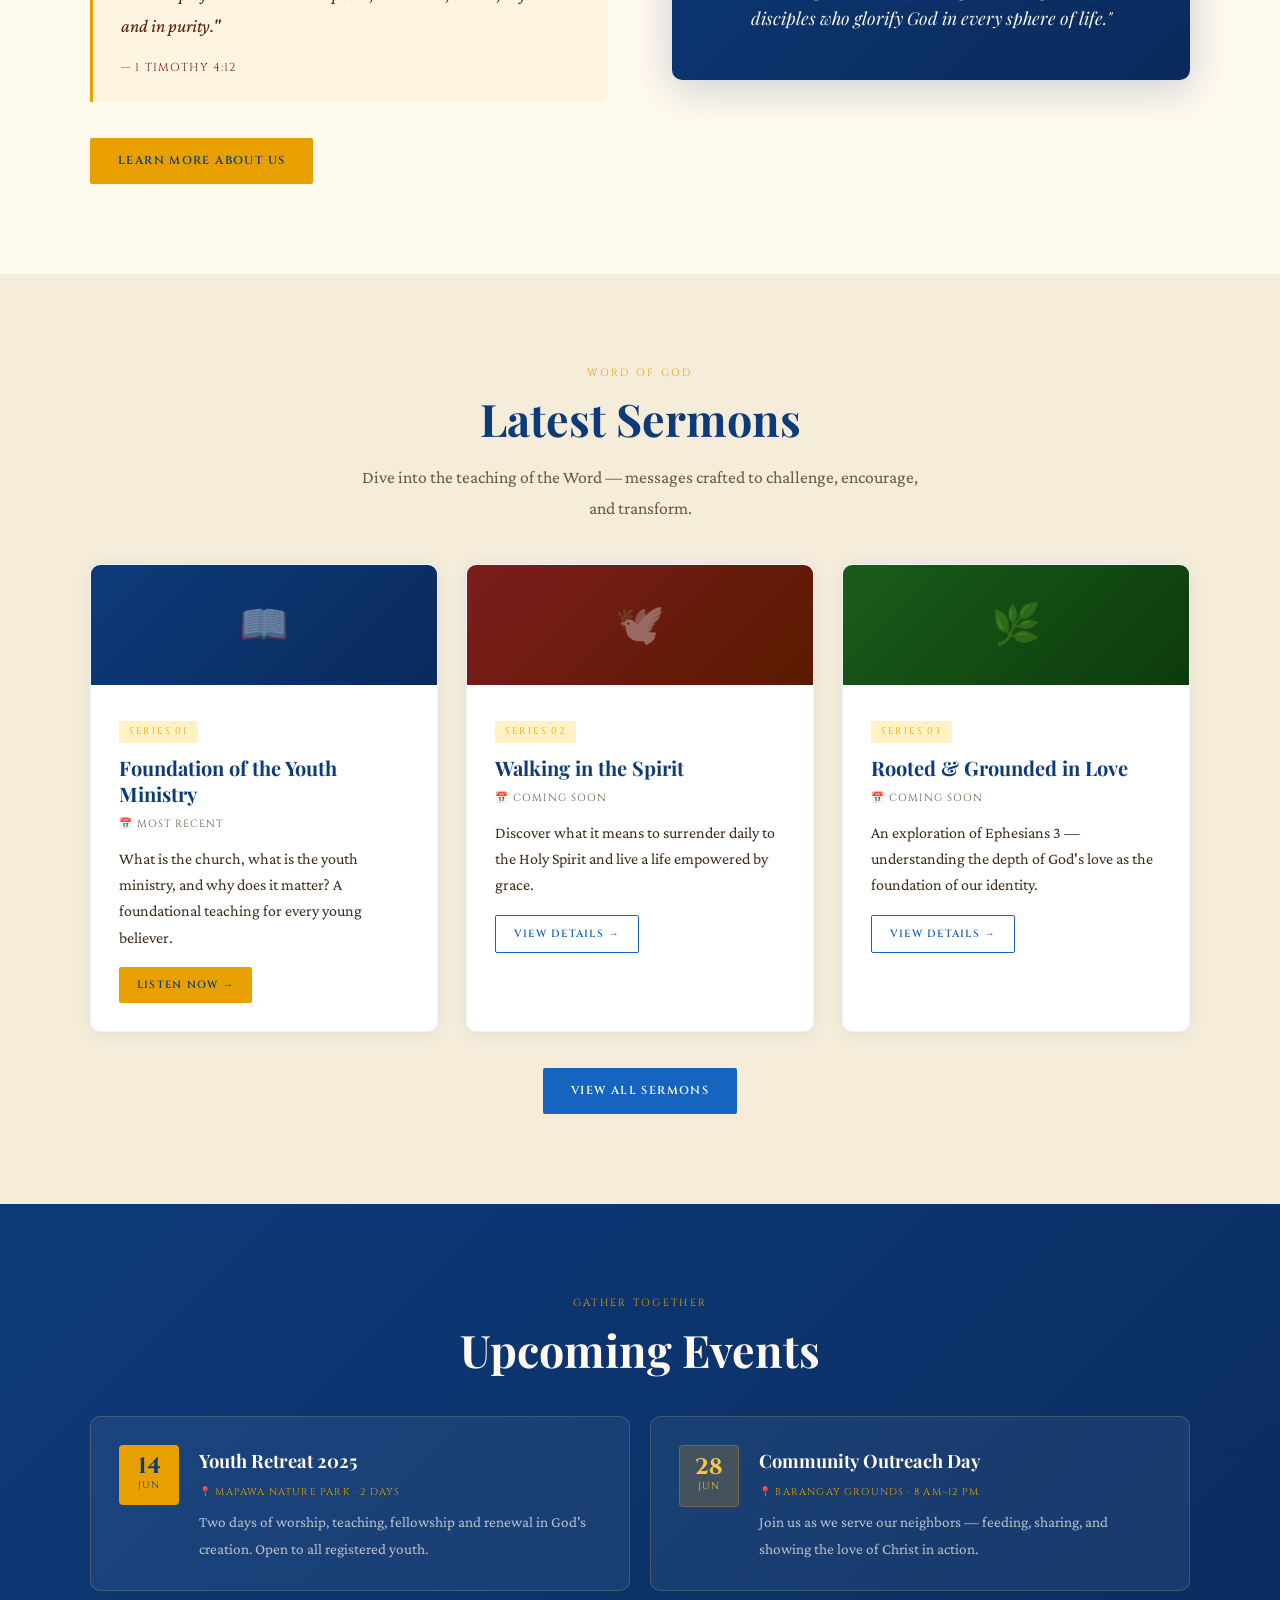
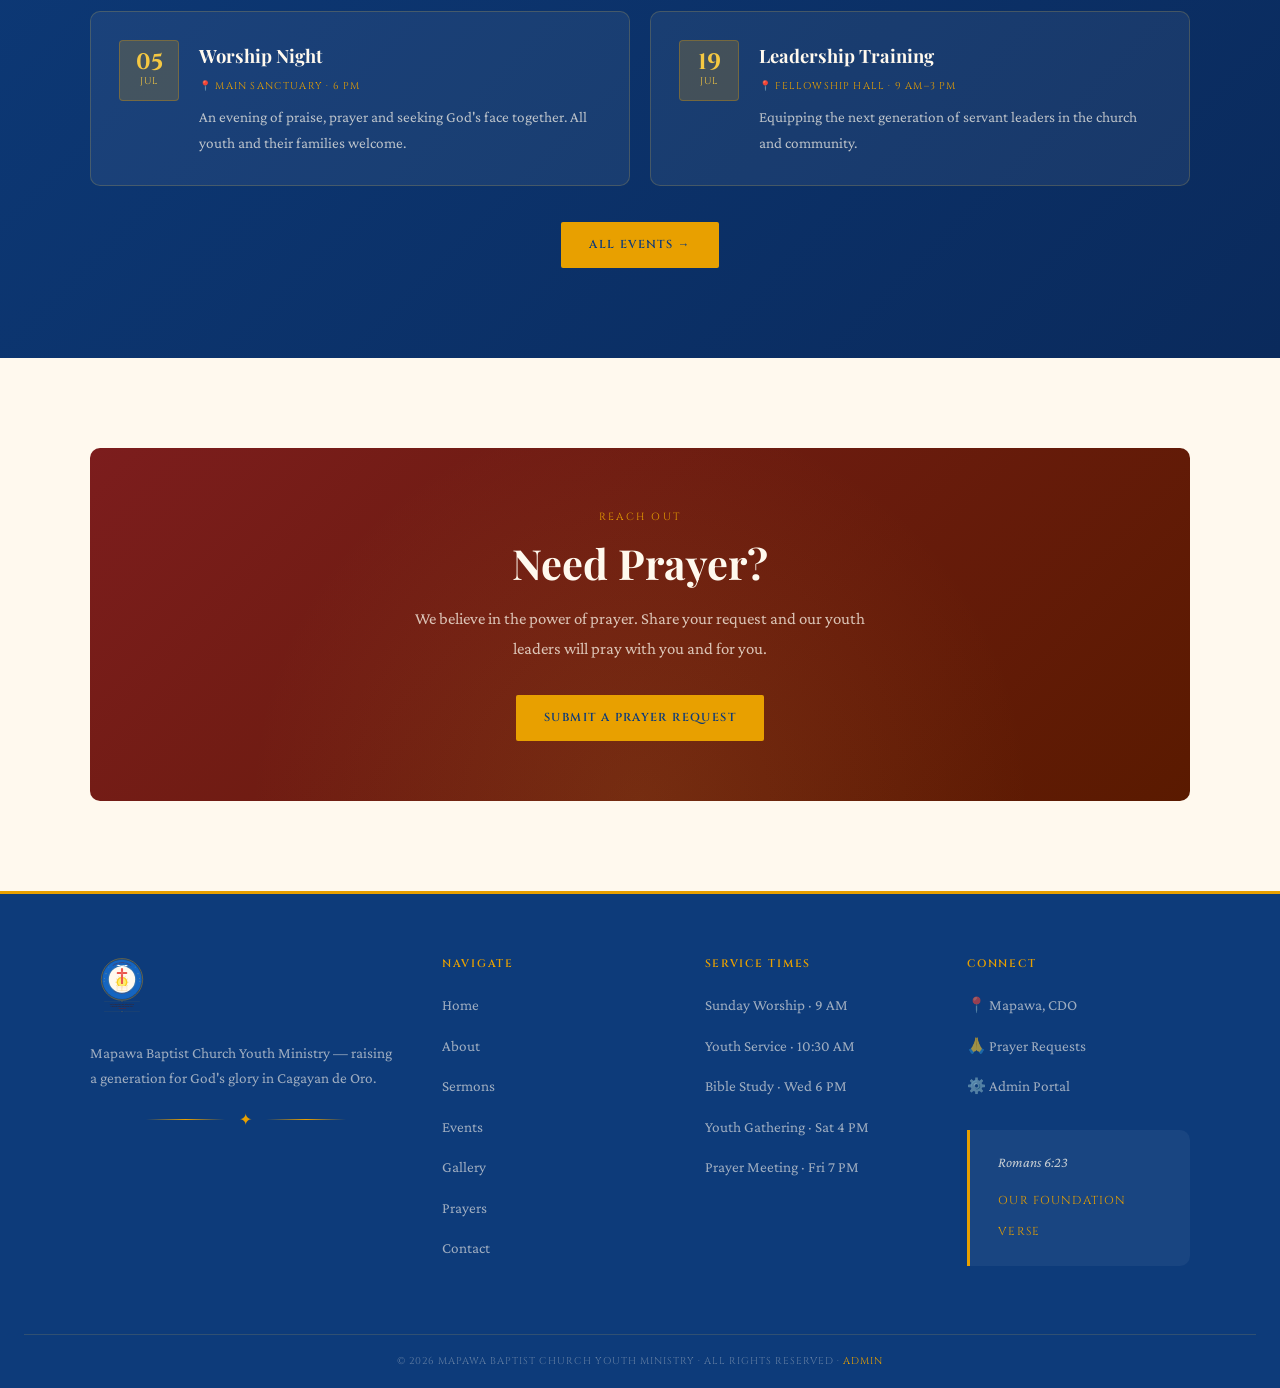
==== commit 520ef360: "Initial commit" ====
--- a/index.html
+++ b/index.html
@@ -3,9 +3,12 @@
 <head>
   <meta charset="UTF-8" />
   <meta name="viewport" content="width=device-width, initial-scale=1.0" />
+  <meta name="theme-color" content="#0d3b7a" />
+  <meta name="apple-mobile-web-app-capable" content="yes" />
   <title>Mapawa Baptist Youth Ministry</title>
   <meta name="description" content="Mapawa Baptist Church Youth Ministry — raising a generation for God's glory." />
   <link rel="stylesheet" href="assets/css/main.css" />
+  <link rel="stylesheet" href="assets/css/responsive.css" />
   <link rel="icon" type="image/svg+xml" href="assets/images/logo.svg" />
 </head>
 <body>
@@ -57,7 +60,7 @@
 <!-- ═══════════════ QUICK INFO BAND ═══════════════ -->
 <section class="band-gold section-sm">
   <div class="container">
-    <div class="grid-4" style="align-items:center; text-align:center;">
+    <div class="layout-band-4col">
       <div>
         <div style="font-family:var(--font-display);font-size:0.65rem;letter-spacing:0.18em;text-transform:uppercase;margin-bottom:4px;opacity:0.7;">Sunday Service</div>
         <div style="font-family:var(--font-serif);font-size:1.3rem;font-weight:700;">9:00 AM</div>
@@ -80,7 +83,7 @@
 <!-- ═══════════════ WELCOME ═══════════════ -->
 <section class="section">
   <div class="container">
-    <div style="display:grid;grid-template-columns:1fr 1fr;gap:64px;align-items:center;" class="fade-in">
+    <div class="layout-welcome fade-in">
       <div>
         <div class="section-label">Welcome</div>
         <h2 class="section-title">A Place to Belong,<br>A Purpose to Live</h2>
@@ -104,7 +107,7 @@
             "To raise a generation of bold, grounded, grace-filled disciples who glorify God in every sphere of life."
           </p>
         </div>
-        <div style="position:absolute;top:-16px;right:-16px;width:80px;height:80px;background:var(--gold-rich);border-radius:50%;display:flex;align-items:center;justify-content:center;font-size:1.8rem;">✦</div>
+        <div class="vision-star">✦</div>
       </div>
     </div>
   </div>
@@ -169,7 +172,7 @@
       <div class="section-label" style="color:var(--gold-rich);">Gather Together</div>
       <h2 class="section-title section-title-light">Upcoming Events</h2>
     </div>
-    <div class="grid-2 fade-in" style="gap:20px;">
+    <div class="layout-events-grid fade-in">
       <div style="background:rgba(255,255,255,0.06);border:1px solid rgba(245,200,66,0.2);border-radius:var(--radius-lg);padding:28px;display:flex;gap:20px;align-items:flex-start;">
         <div style="background:var(--gold-rich);color:var(--blue-deep);border-radius:var(--radius);padding:10px 14px;text-align:center;min-width:60px;">
           <div style="font-family:var(--font-display);font-size:1.4rem;font-weight:700;line-height:1;">14</div>
@@ -224,7 +227,7 @@
 <!-- ═══════════════ PRAYER CTA ═══════════════ -->
 <section class="section">
   <div class="container">
-    <div style="background:linear-gradient(135deg,var(--burgundy) 0%,var(--burgundy-dk) 100%);border-radius:var(--radius-lg);padding:60px 48px;text-align:center;position:relative;overflow:hidden;" class="fade-in">
+    <div class="prayer-cta-box" style="background:linear-gradient(135deg,var(--burgundy) 0%,var(--burgundy-dk) 100%);border-radius:var(--radius-lg);text-align:center;position:relative;overflow:hidden;" class="fade-in">
       <div style="position:absolute;inset:0;background:radial-gradient(circle at 50% 100%,rgba(245,200,66,0.1) 0%,transparent 60%);pointer-events:none;"></div>
       <div style="position:relative;z-index:1;">
         <div style="font-family:var(--font-display);font-size:0.65rem;letter-spacing:0.22em;text-transform:uppercase;color:var(--gold-rich);margin-bottom:12px;">Reach Out</div>
--- a/assets/css/main.css
+++ b/assets/css/main.css
@@ -610,27 +610,4 @@
   transform: none;
 }
 
-/* ── Mobile ───────────────────────────────────────────────── */
-@media (max-width: 900px) {
-  .grid-3 { grid-template-columns: repeat(2, 1fr); }
-  .grid-4 { grid-template-columns: repeat(2, 1fr); }
-  .footer-inner { grid-template-columns: 1fr 1fr; }
-}
-@media (max-width: 680px) {
-  .nav-links { display: none; }
-  .nav-links.open {
-    display: flex;
-    flex-direction: column;
-    position: fixed;
-    top: 70px; left: 0; right: 0;
-    background: rgba(13,59,122,0.98);
-    padding: 24px;
-    gap: 4px;
-    border-bottom: 1px solid rgba(245,200,66,0.2);
-  }
-  .nav-toggle { display: flex; }
-  .grid-3, .grid-2, .grid-4 { grid-template-columns: 1fr; }
-  .footer-inner { grid-template-columns: 1fr; }
-  .hero h1 { font-size: 2rem; }
-  .section { padding: 60px 20px; }
-}
+/* ── Responsive styles live in assets/css/responsive.css ──── */
--- a/assets/css/responsive.css
+++ b/assets/css/responsive.css
@@ -0,0 +1,650 @@
+/* ================================================================
+   MAPAWA BAPTIST YOUTH MINISTRY — Responsive Stylesheet
+   Breakpoints:
+     xl   : 1200px+   (wide desktop)
+     lg   : 1024px    (desktop / large tablet landscape)
+     md   : 900px     (tablet landscape / small desktop)
+     sm   : 768px     (tablet portrait)
+     xs   : 480px     (large phone)
+     xxs  : 360px     (small phone)
+   ================================================================ */
+
+/* ──────────────────────────────────────────────────────────────────
+   BASE LAYOUT CLASSES
+   Replace inline style="display:grid;grid-template-columns:…"
+   ────────────────────────────────────────────────────────────────── */
+
+/* Two-column 50/50 */
+.layout-2col {
+  display: grid;
+  grid-template-columns: 1fr 1fr;
+  gap: 64px;
+  align-items: center;
+}
+
+/* Content + fixed sidebar */
+.layout-content-sidebar-340 {
+  display: grid;
+  grid-template-columns: 1fr 340px;
+  gap: 48px;
+  align-items: start;
+}
+.layout-content-sidebar-380 {
+  display: grid;
+  grid-template-columns: 1fr 380px;
+  gap: 60px;
+  align-items: start;
+}
+.layout-content-sidebar-420 {
+  display: grid;
+  grid-template-columns: 1fr 420px;
+  gap: 24px;
+  align-items: start;
+}
+
+/* Event card row: thumbnail col + content */
+.layout-event-row {
+  display: grid;
+  grid-template-columns: 200px 1fr;
+  gap: 0;
+  background: var(--white);
+  border-radius: var(--radius-lg);
+  box-shadow: 0 2px 16px rgba(13,59,122,0.08);
+  overflow: hidden;
+  border: 1px solid rgba(13,59,122,0.06);
+  transition: var(--transition);
+}
+.layout-event-row:hover {
+  transform: translateY(-3px);
+  box-shadow: var(--shadow-deep);
+}
+.layout-event-row .event-date-block {
+  display: flex;
+  flex-direction: column;
+  align-items: center;
+  justify-content: center;
+  padding: 32px;
+  text-align: center;
+}
+.layout-event-row .event-body {
+  padding: 32px;
+}
+
+/* Welcome section: text + vision card */
+.layout-welcome {
+  display: grid;
+  grid-template-columns: 1fr 1fr;
+  gap: 64px;
+  align-items: center;
+}
+
+/* Quick info band: 4 equal cols */
+.layout-band-4col {
+  display: grid;
+  grid-template-columns: repeat(4, 1fr);
+  gap: 16px;
+  align-items: center;
+  text-align: center;
+}
+
+/* Stats row: 4 equal */
+.layout-stats {
+  display: grid;
+  grid-template-columns: repeat(4, 1fr);
+  gap: 16px;
+  margin-bottom: 28px;
+}
+
+/* Events grid: 2 col */
+.layout-events-grid {
+  display: grid;
+  grid-template-columns: repeat(2, 1fr);
+  gap: 20px;
+}
+
+/* Admin 2-col form */
+.layout-admin-2col {
+  display: grid;
+  grid-template-columns: 1fr 320px;
+  gap: 24px;
+  align-items: start;
+}
+
+/* About page: text + cards */
+.layout-about {
+  display: grid;
+  grid-template-columns: 1fr 1fr;
+  gap: 60px;
+  align-items: start;
+}
+
+/* Service detail: main + sidebar */
+.layout-sermon-detail {
+  display: grid;
+  grid-template-columns: 1fr 340px;
+  gap: 48px;
+  align-items: start;
+}
+
+/* Footer */
+.footer-inner {
+  max-width: 1100px;
+  margin: 0 auto;
+  display: grid;
+  grid-template-columns: 1.4fr repeat(3, 1fr);
+  gap: 40px;
+  padding-bottom: 40px;
+}
+
+/* ──────────────────────────────────────────────────────────────────
+   HERO — mobile-first
+   ────────────────────────────────────────────────────────────────── */
+.hero-logo        { width: 160px; }
+.hero h1          { font-size: clamp(1.8rem, 6vw, 4rem); }
+.hero-tagline     { font-size: clamp(0.95rem, 2.5vw, 1.2rem); }
+.hero-actions     { flex-wrap: wrap; justify-content: center; }
+
+/* ──────────────────────────────────────────────────────────────────
+   NAV
+   ────────────────────────────────────────────────────────────────── */
+.nav-inner        { height: 70px; padding: 0 24px; }
+.nav-links a      { padding: 8px 12px; font-size: 0.65rem; }
+
+/* ──────────────────────────────────────────────────────────────────
+   PAGE BANNER
+   ────────────────────────────────────────────────────────────────── */
+.page-banner      { height: 280px; padding: 40px 24px; }
+.page-banner h1   { font-size: clamp(1.4rem, 4vw, 2.6rem); }
+
+/* ──────────────────────────────────────────────────────────────────
+   SECTIONS
+   ────────────────────────────────────────────────────────────────── */
+.section          { padding: 90px 24px; }
+.section-sm       { padding: 60px 24px; }
+.section-title    { font-size: clamp(1.6rem, 4vw, 2.8rem); }
+
+/* ──────────────────────────────────────────────────────────────────
+   GALLERY GRID
+   ────────────────────────────────────────────────────────────────── */
+.gallery-grid     { grid-template-columns: repeat(3, 1fr); }
+
+/* ──────────────────────────────────────────────────────────────────
+   PRAYER CTA BOX
+   ────────────────────────────────────────────────────────────────── */
+.prayer-cta-box   { padding: 60px 48px; }
+
+/* ──────────────────────────────────────────────────────────────────
+   VISION CARD DECORATION
+   ────────────────────────────────────────────────────────────────── */
+.vision-star {
+  position: absolute;
+  top: -16px;
+  right: -16px;
+  width: 80px;
+  height: 80px;
+  background: var(--gold-rich);
+  border-radius: 50%;
+  display: flex;
+  align-items: center;
+  justify-content: center;
+  font-size: 1.8rem;
+}
+
+/* ──────────────────────────────────────────────────────────────────
+   ≤ 1024px  (tablet landscape / small desktop)
+   ────────────────────────────────────────────────────────────────── */
+@media (max-width: 1024px) {
+  .layout-content-sidebar-340,
+  .layout-content-sidebar-380,
+  .layout-content-sidebar-420 {
+    grid-template-columns: 1fr 300px;
+    gap: 32px;
+  }
+
+  .layout-admin-2col {
+    grid-template-columns: 1fr 280px;
+  }
+
+  .footer-inner {
+    grid-template-columns: 1fr 1fr;
+    gap: 32px;
+  }
+
+  .layout-band-4col {
+    grid-template-columns: repeat(2, 1fr);
+    gap: 16px;
+  }
+
+  .layout-stats {
+    grid-template-columns: repeat(2, 1fr);
+  }
+
+  .layout-event-row {
+    grid-template-columns: 160px 1fr;
+  }
+
+  .prayer-cta-box { padding: 48px 36px; }
+}
+
+/* ──────────────────────────────────────────────────────────────────
+   ≤ 900px  (tablet portrait)
+   ────────────────────────────────────────────────────────────────── */
+@media (max-width: 900px) {
+  /* Grids collapse to 2 cols */
+  .grid-3  { grid-template-columns: repeat(2, 1fr); }
+  .grid-4  { grid-template-columns: repeat(2, 1fr); }
+
+  /* Two-col layouts become single col */
+  .layout-2col,
+  .layout-welcome,
+  .layout-about {
+    grid-template-columns: 1fr;
+    gap: 36px;
+  }
+
+  /* Sidebars collapse */
+  .layout-content-sidebar-340,
+  .layout-content-sidebar-380,
+  .layout-content-sidebar-420 {
+    grid-template-columns: 1fr;
+    gap: 28px;
+  }
+
+  /* Sermon detail sidebar moves below */
+  .layout-sermon-detail {
+    grid-template-columns: 1fr;
+    gap: 28px;
+  }
+
+  /* Admin upload form */
+  .layout-admin-2col {
+    grid-template-columns: 1fr;
+  }
+
+  /* Event rows */
+  .layout-event-row {
+    grid-template-columns: 130px 1fr;
+  }
+
+  /* Gallery */
+  .gallery-grid {
+    grid-template-columns: repeat(2, 1fr);
+  }
+
+  /* Vision star decoration - hide on mobile */
+  .vision-star { display: none; }
+
+  .layout-stats {
+    grid-template-columns: repeat(2, 1fr);
+  }
+
+  .layout-events-grid {
+    grid-template-columns: 1fr;
+  }
+
+  /* Sections */
+  .section    { padding: 70px 20px; }
+  .section-sm { padding: 48px 20px; }
+
+  /* Page banner */
+  .page-banner { height: auto; min-height: 200px; padding: 100px 20px 36px; }
+
+  /* Footer */
+  .footer-inner {
+    grid-template-columns: 1fr 1fr;
+    gap: 28px;
+  }
+
+  /* Prayer CTA */
+  .prayer-cta-box { padding: 40px 28px; }
+
+  /* Admin grid helpers */
+  .a-grid-2 { grid-template-columns: 1fr; }
+  .a-grid-3 { grid-template-columns: 1fr; }
+}
+
+/* ──────────────────────────────────────────────────────────────────
+   ≤ 768px  (tablet portrait / large phone)
+   ────────────────────────────────────────────────────────────────── */
+@media (max-width: 768px) {
+  /* Nav */
+  .nav-links  { display: none; }
+  .nav-links.open {
+    display: flex;
+    flex-direction: column;
+    position: fixed;
+    top: 70px; left: 0; right: 0; bottom: 0;
+    background: rgba(9, 24, 50, 0.98);
+    padding: 28px 24px;
+    gap: 4px;
+    border-bottom: 1px solid rgba(245,200,66,0.2);
+    overflow-y: auto;
+    z-index: 999;
+  }
+  .nav-links.open a {
+    padding: 13px 16px;
+    font-size: 0.78rem;
+    border-radius: 4px;
+    border-bottom: 1px solid rgba(245,200,66,0.07);
+  }
+  .nav-links.open a:last-child { border-bottom: none; }
+  .nav-toggle { display: flex; }
+
+  /* Nav inner */
+  .nav-inner { padding: 0 18px; }
+  .nav-name span { display: none; }
+
+  /* Hero */
+  .hero-logo    { width: 120px; margin-bottom: 24px; }
+  .hero-content { padding: 40px 20px; }
+  .hero h1      { font-size: clamp(1.6rem, 7vw, 2.4rem); line-height: 1.15; }
+  .hero-badge   { font-size: 0.6rem; padding: 5px 14px; margin-bottom: 20px; }
+  .hero-tagline { font-size: 0.95rem; margin: 14px 0 28px; }
+  .hero-actions { gap: 10px; }
+  .hero-actions .btn { padding: 12px 22px; font-size: 0.68rem; }
+
+  /* Grids */
+  .grid-3, .grid-2, .grid-4 { grid-template-columns: 1fr; }
+
+  /* Event rows become stacked cards */
+  .layout-event-row {
+    grid-template-columns: 1fr;
+  }
+  .layout-event-row .event-date-block {
+    flex-direction: row;
+    gap: 12px;
+    padding: 20px 24px;
+    justify-content: flex-start;
+    border-bottom: 1px solid rgba(0,0,0,0.1);
+  }
+
+  /* Band 4col → single col */
+  .layout-band-4col {
+    grid-template-columns: 1fr 1fr;
+    text-align: left;
+    gap: 14px;
+  }
+
+  /* Stats */
+  .layout-stats { grid-template-columns: repeat(2, 1fr); }
+
+  /* Sections */
+  .section    { padding: 60px 18px; }
+  .section-sm { padding: 40px 18px; }
+
+  /* Footer */
+  .footer-inner   { grid-template-columns: 1fr; gap: 28px; }
+  .site-footer    { padding: 48px 18px 0; }
+
+  /* Cards */
+  .card-body { padding: 22px; }
+
+  /* Scripture blocks */
+  .scripture-block { padding: 16px 20px; }
+
+  /* Gallery */
+  .gallery-grid { grid-template-columns: repeat(2, 1fr); gap: 10px; }
+
+  /* Forms */
+  .form-control { font-size: 1rem; padding: 11px 14px; }
+
+  /* Buttons */
+  .btn { padding: 11px 22px; font-size: 0.68rem; }
+  .btn-sm { padding: 8px 14px; font-size: 0.62rem; }
+
+  /* Prayer CTA */
+  .prayer-cta-box { padding: 36px 20px; border-radius: var(--radius); }
+
+  /* Admin sidebar */
+  .admin-sidebar { transform: translateX(-100%); }
+  .admin-sidebar.open { transform: none; }
+  .admin-content { margin-left: 0; }
+  .admin-menu-toggle { display: block; }
+  .admin-main { padding: 20px 16px; }
+  .stats-row  { grid-template-columns: repeat(2, 1fr); }
+}
+
+/* ──────────────────────────────────────────────────────────────────
+   ≤ 480px  (mobile phone)
+   ────────────────────────────────────────────────────────────────── */
+@media (max-width: 480px) {
+  /* Typography scale down */
+  body { font-size: 1rem; }
+  h1   { font-size: clamp(1.4rem, 8vw, 2rem); }
+  h2   { font-size: clamp(1.3rem, 7vw, 1.8rem); }
+
+  /* Nav */
+  .nav-inner  { height: 62px; }
+  .nav-logo   { width: 36px; height: 36px; }
+  .nav-name   { font-size: 0.65rem; }
+
+  /* Sections tighter */
+  .section    { padding: 48px 16px; }
+  .section-sm { padding: 32px 16px; }
+
+  /* Hero */
+  .hero { padding-top: 62px; }
+  .hero-logo    { width: 100px; }
+  .hero h1      { font-size: clamp(1.5rem, 8vw, 2rem); }
+  .hero-tagline { font-size: 0.88rem; }
+  .hero-actions { flex-direction: column; align-items: stretch; }
+  .hero-actions .btn { text-align: center; justify-content: center; }
+
+  /* Page banner */
+  .page-banner { padding: 85px 16px 28px; min-height: 180px; }
+  .page-banner h1 { font-size: clamp(1.2rem, 7vw, 1.8rem); }
+
+  /* Band stays 2 col */
+  .layout-band-4col { grid-template-columns: 1fr 1fr; }
+
+  /* Stats */
+  .layout-stats { grid-template-columns: 1fr 1fr; gap: 10px; }
+  .stat-n { font-size: 1.8rem; }
+
+  /* Gallery: single col on very small */
+  .gallery-grid { grid-template-columns: 1fr 1fr; gap: 8px; }
+
+  /* Cards */
+  .card-body { padding: 18px; }
+  .card-title { font-size: 1.1rem; }
+
+  /* Event date blocks */
+  .layout-event-row .event-date-block { padding: 14px 16px; }
+
+  /* Footer */
+  .footer-inner { gap: 20px; }
+  .footer-bottom { font-size: 0.55rem; }
+
+  /* Buttons */
+  .btn { padding: 10px 18px; font-size: 0.65rem; letter-spacing: 0.1em; }
+
+  /* Admin */
+  .admin-topbar { padding: 12px 16px; }
+  .admin-page-title { font-size: 0.7rem; }
+  .a-card { padding: 18px; }
+  .a-table th, .a-table td { padding: 9px 8px; font-size: 0.82rem; }
+
+  /* Overflow tables: allow horizontal scroll */
+  .a-card.table-wrap { overflow-x: auto; }
+  .a-table { min-width: 500px; }
+
+  /* Prayer CTA */
+  .prayer-cta-box { padding: 28px 16px; }
+
+  /* Grid 2-col forms collapse */
+  .a-grid-2 { grid-template-columns: 1fr; }
+  .grid-2   { grid-template-columns: 1fr; }
+}
+
+/* ──────────────────────────────────────────────────────────────────
+   ≤ 360px  (small phones)
+   ────────────────────────────────────────────────────────────────── */
+@media (max-width: 360px) {
+  .nav-name   { display: none; }
+  .nav-inner  { height: 58px; }
+  .hero-logo  { width: 80px; }
+
+  .layout-band-4col {
+    grid-template-columns: 1fr;
+    text-align: center;
+  }
+
+  .gallery-grid { grid-template-columns: 1fr; }
+
+  .layout-stats {
+    grid-template-columns: 1fr;
+  }
+
+  .stats-row {
+    grid-template-columns: 1fr 1fr;
+  }
+
+  .hero-actions .btn { font-size: 0.6rem; padding: 10px 14px; }
+
+  /* Admin */
+  .admin-topbar-right { display: none; }
+}
+
+/* ──────────────────────────────────────────────────────────────────
+   TOUCH IMPROVEMENTS
+   ────────────────────────────────────────────────────────────────── */
+@media (hover: none) and (pointer: coarse) {
+  /* Larger tap targets */
+  .nav-links a { min-height: 44px; display: flex; align-items: center; }
+  .btn         { min-height: 44px; }
+  .a-action    { min-height: 36px; display: inline-flex; align-items: center; padding: 6px 10px; }
+  .form-control { min-height: 46px; }
+  .a-input      { min-height: 46px; }
+
+  /* Remove hover-only effects that don't work on touch */
+  .card:hover         { transform: none; }
+  .btn-gold:hover     { transform: none; }
+  .btn-blue:hover     { transform: none; }
+  .layout-event-row:hover { transform: none; }
+}
+
+/* ──────────────────────────────────────────────────────────────────
+   PRINT (bonus)
+   ────────────────────────────────────────────────────────────────── */
+@media print {
+  .site-header, .site-footer, .nav-toggle, .hero-actions, .btn,
+  .admin-sidebar, .admin-topbar { display: none !important; }
+
+  body { background: white; color: black; font-size: 12pt; }
+  .page-banner { background: none; color: black; height: auto; padding: 20px 0; }
+  .page-banner h1 { color: black; }
+  .section { padding: 20px 0; }
+  a { color: black; text-decoration: underline; }
+
+  .layout-2col,
+  .layout-content-sidebar-340,
+  .layout-content-sidebar-380,
+  .layout-content-sidebar-420,
+  .layout-welcome,
+  .layout-about,
+  .layout-sermon-detail,
+  .grid-3, .grid-2, .grid-4 { grid-template-columns: 1fr; }
+}
+
+/* ──────────────────────────────────────────────────────────────────
+   REDUCED MOTION ACCESSIBILITY
+   ────────────────────────────────────────────────────────────────── */
+@media (prefers-reduced-motion: reduce) {
+  *, *::before, *::after {
+    animation-duration: 0.01ms !important;
+    animation-iteration-count: 1 !important;
+    transition-duration: 0.01ms !important;
+  }
+  .hero-logo { animation: none !important; }
+  .fade-in   { opacity: 1 !important; transform: none !important; }
+}
+
+/* ──────────────────────────────────────────────────────────────────
+   GALLERY COMPONENT (moved from gallery.html inline style)
+   ────────────────────────────────────────────────────────────────── */
+.gallery-grid {
+  display: grid;
+  grid-template-columns: repeat(3, 1fr);
+  gap: 16px;
+}
+.gallery-item {
+  border-radius: var(--radius-lg);
+  overflow: hidden;
+  position: relative;
+  aspect-ratio: 4/3;
+  cursor: pointer;
+  background: linear-gradient(135deg, var(--blue-deep), #0a2a5c);
+  display: flex;
+  align-items: center;
+  justify-content: center;
+  transition: var(--transition);
+}
+.gallery-item:nth-child(4n+1) { background: linear-gradient(135deg,var(--blue-deep),#0a2a5c); }
+.gallery-item:nth-child(4n+2) { background: linear-gradient(135deg,var(--burgundy),var(--burgundy-dk)); }
+.gallery-item:nth-child(4n+3) { background: linear-gradient(135deg,#1a5c1a,#0d3b0d); }
+.gallery-item:nth-child(4n+4) { background: linear-gradient(135deg,#5c3a1a,#3b1a00); }
+.gallery-item:hover { transform: scale(1.02); box-shadow: var(--shadow-deep); }
+.gallery-item .overlay {
+  position: absolute;
+  inset: 0;
+  background: rgba(0,0,0,0);
+  transition: var(--transition);
+  display: flex;
+  align-items: flex-end;
+  padding: 16px;
+}
+.gallery-item:hover .overlay { background: rgba(0,0,0,0.5); }
+.gallery-caption {
+  font-family: var(--font-display);
+  font-size: 0.62rem;
+  letter-spacing: 0.12em;
+  text-transform: uppercase;
+  color: var(--cream);
+  opacity: 0;
+  transform: translateY(8px);
+  transition: var(--transition);
+}
+.gallery-item:hover .gallery-caption { opacity: 1; transform: none; }
+.gallery-placeholder { font-size: 2.5rem; opacity: 0.3; }
+.gallery-item.featured { grid-column: span 2; aspect-ratio: 16/7; }
+
+/* Gallery + Sermon filter tabs */
+.gallery-cat {
+  font-family: var(--font-display);
+  font-size: 0.65rem;
+  letter-spacing: 0.12em;
+  text-transform: uppercase;
+  padding: 8px 18px;
+  border-radius: 2px;
+  border: 1px solid rgba(13,59,122,0.2);
+  background: transparent;
+  color: var(--text-mid);
+  cursor: pointer;
+  transition: var(--transition);
+}
+.active-cat { background: var(--gold-rich); color: var(--blue-deep); border-color: var(--gold-rich); }
+
+/* Filter row wraps nicely */
+.filter-row {
+  display: flex;
+  gap: 10px;
+  flex-wrap: wrap;
+  margin-bottom: 32px;
+}
+
+/* ──────────────────────────────────────────────────────────────────
+   EVENT BODY PADDING
+   ────────────────────────────────────────────────────────────────── */
+.layout-event-row .event-body { padding: 32px; }
+
+/* ──────────────────────────────────────────────────────────────────
+   GALLERY RESPONSIVE OVERRIDES (extend above breakpoints)
+   ────────────────────────────────────────────────────────────────── */
+@media (max-width: 768px) {
+  .gallery-item.featured { grid-column: span 2; }
+  .gallery-cat { padding: 7px 14px; font-size: 0.6rem; }
+}
+@media (max-width: 480px) {
+  .gallery-item.featured { grid-column: span 1; aspect-ratio: 4/3; }
+  .gallery-cat { padding: 6px 12px; font-size: 0.58rem; }
+}
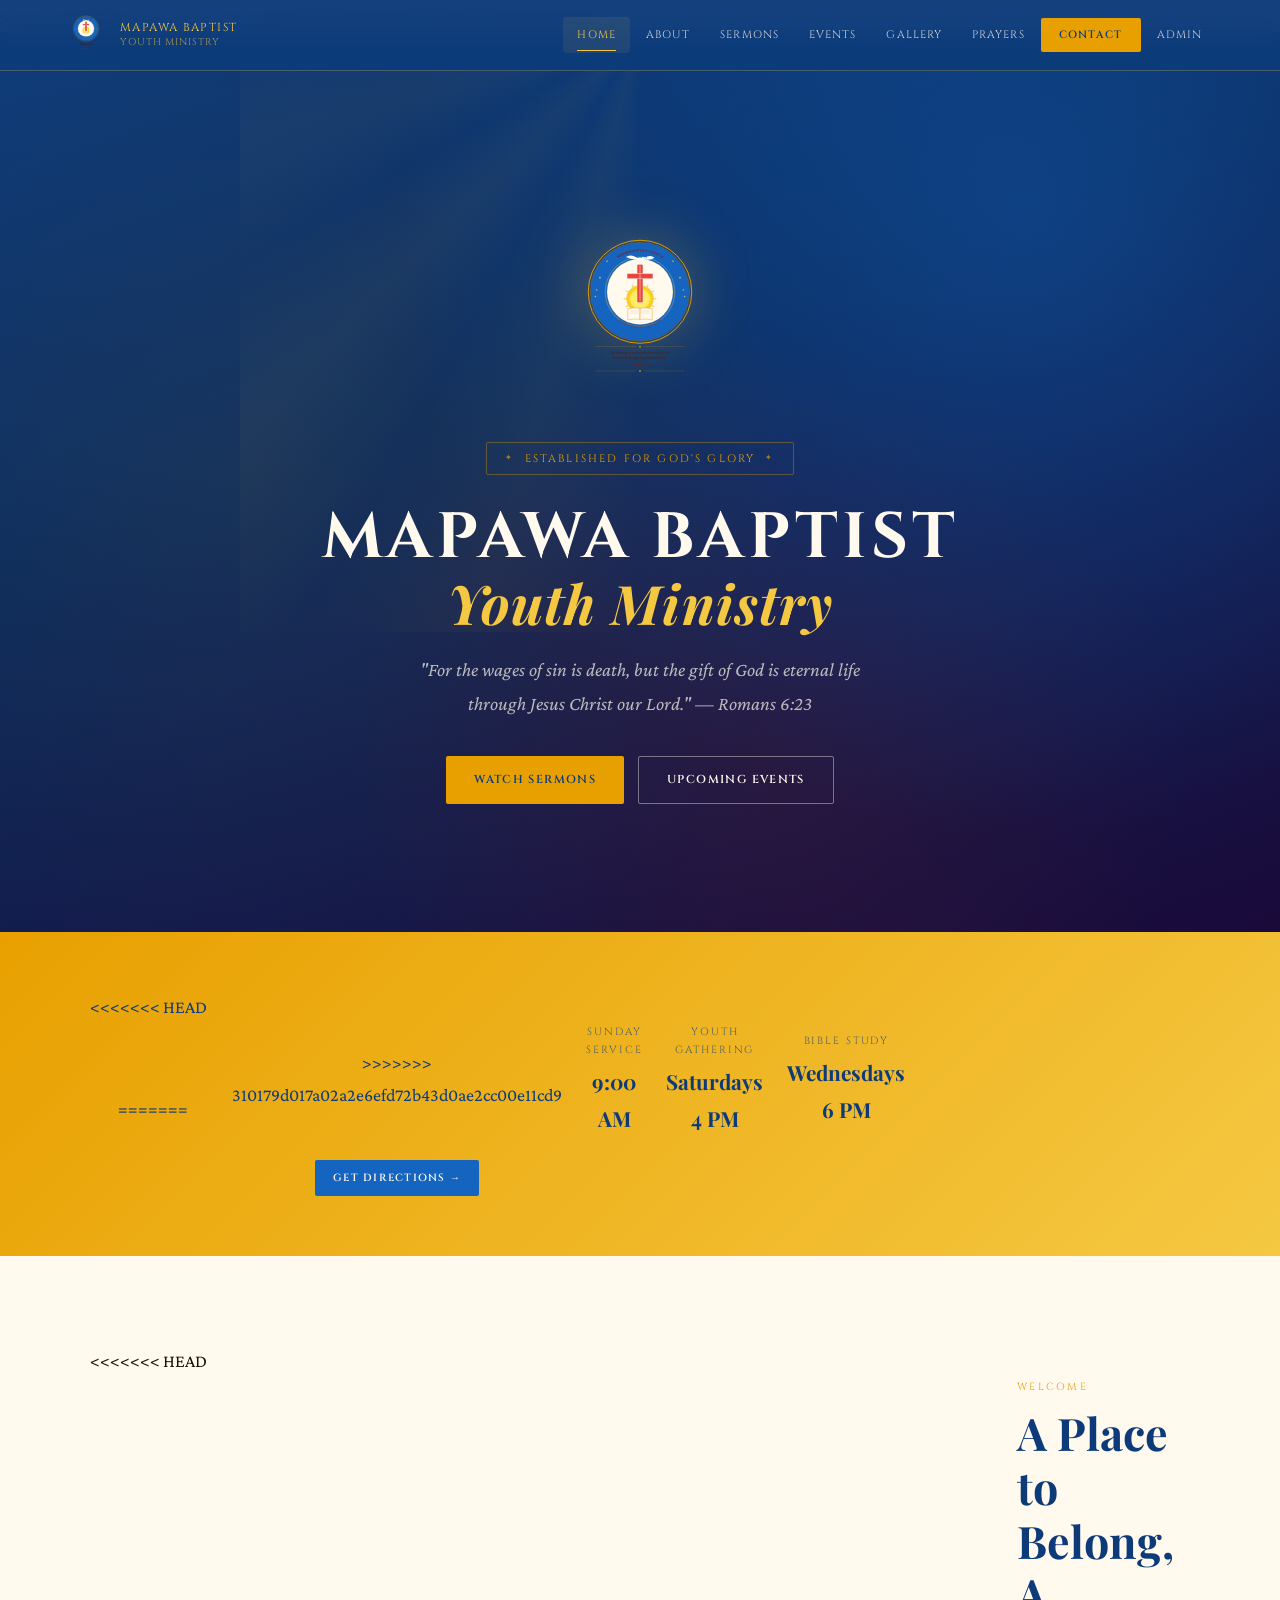
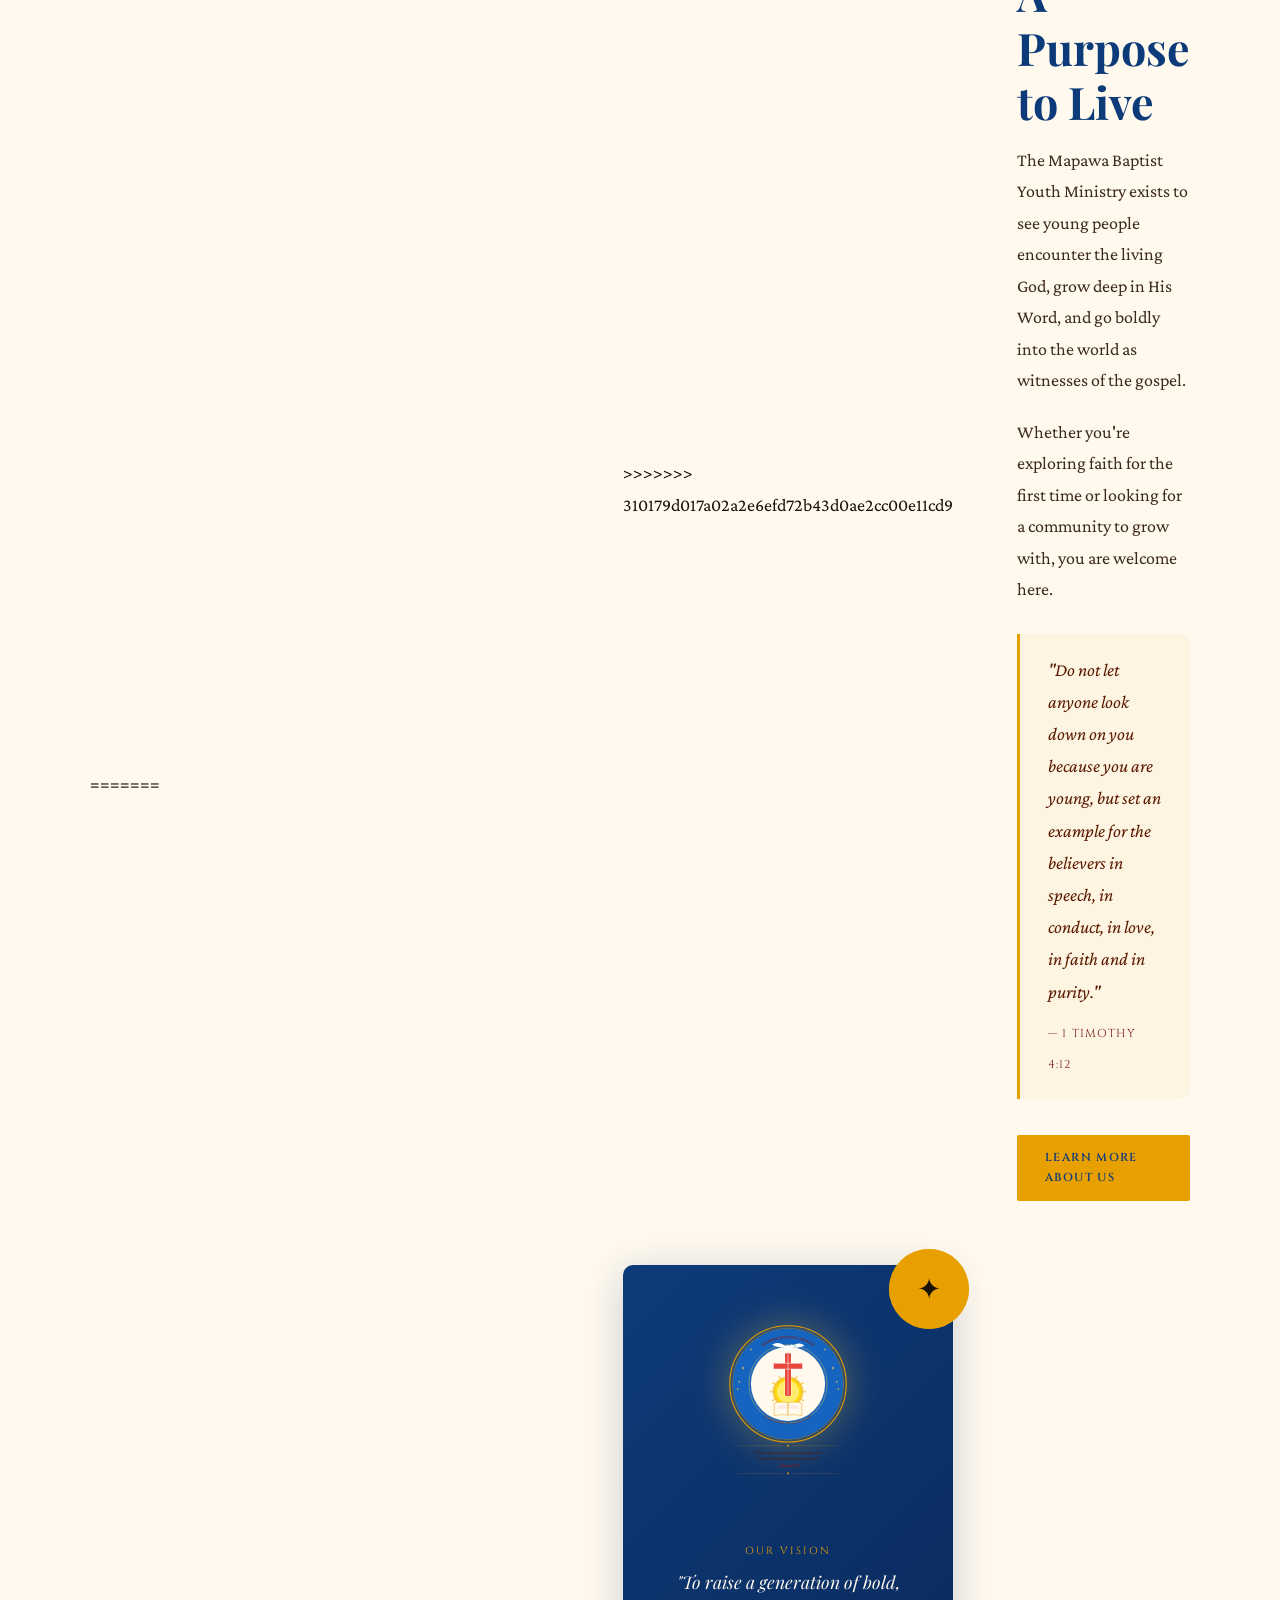
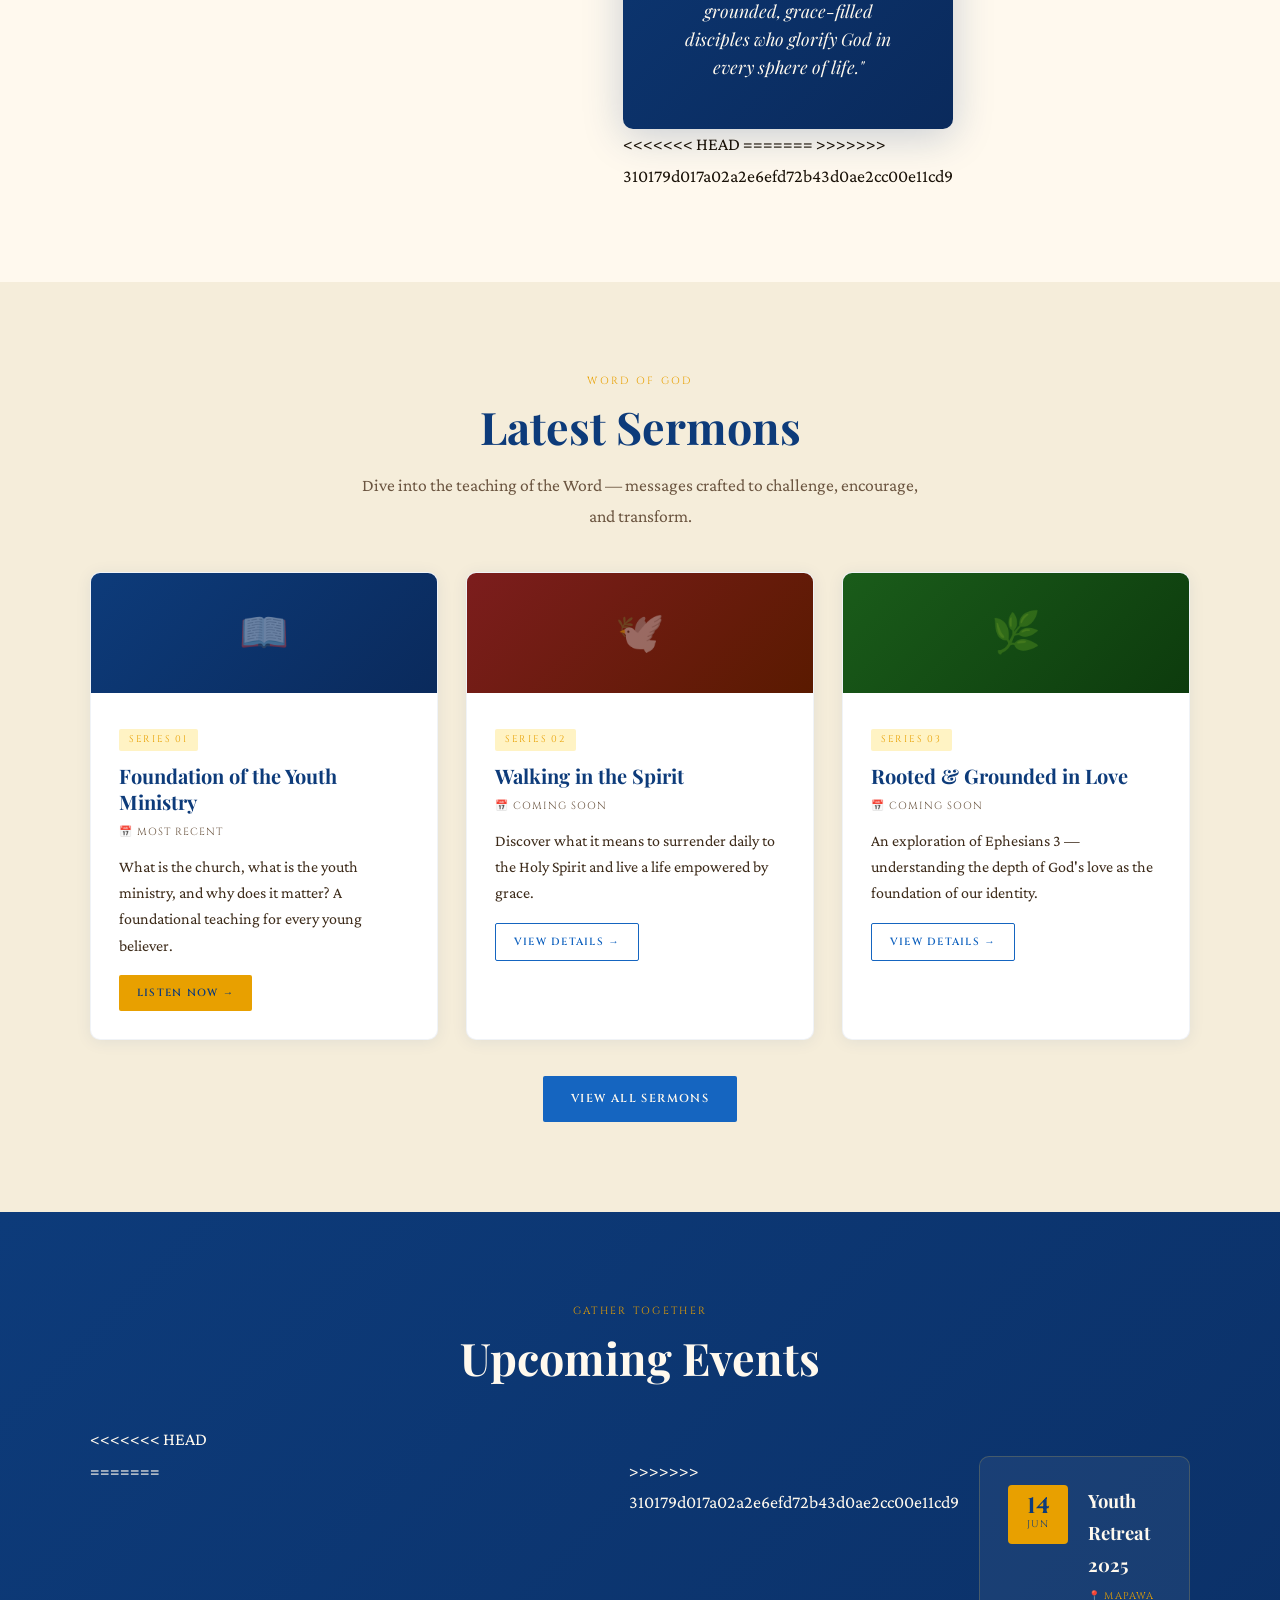
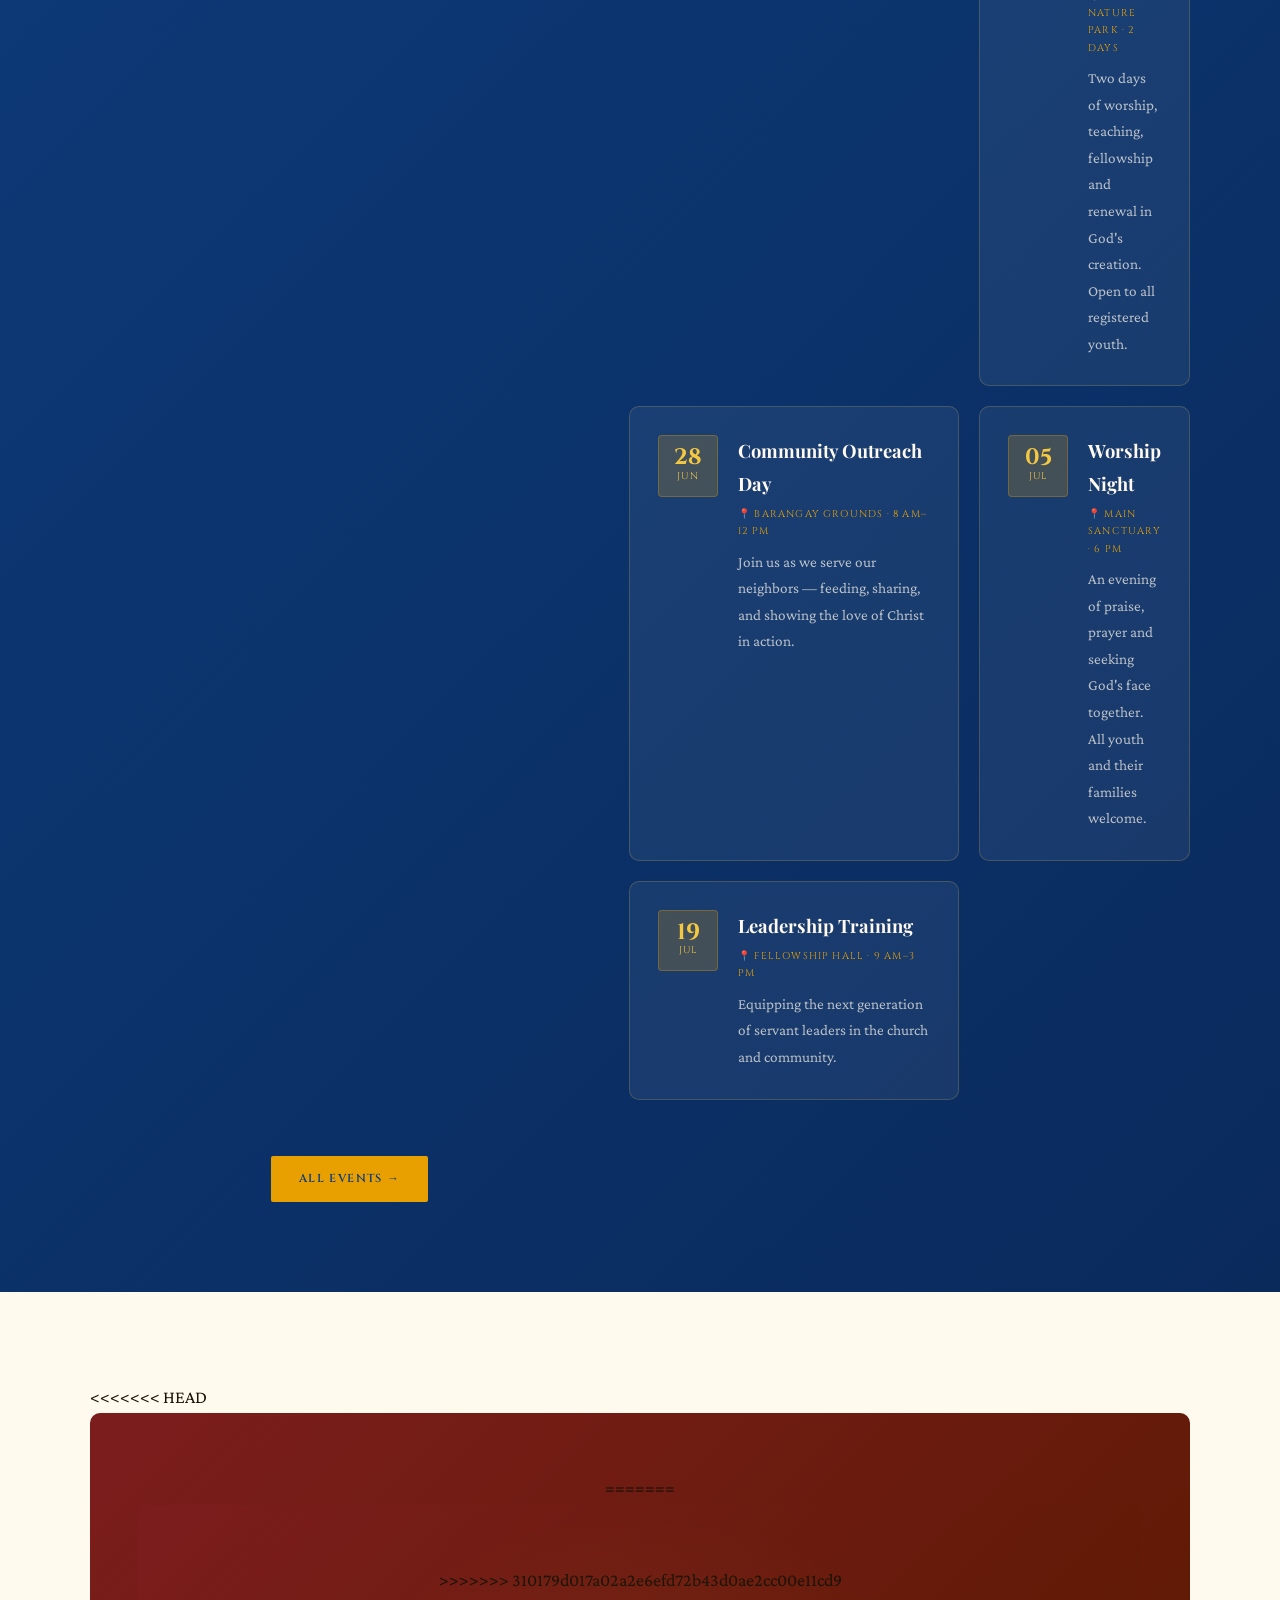
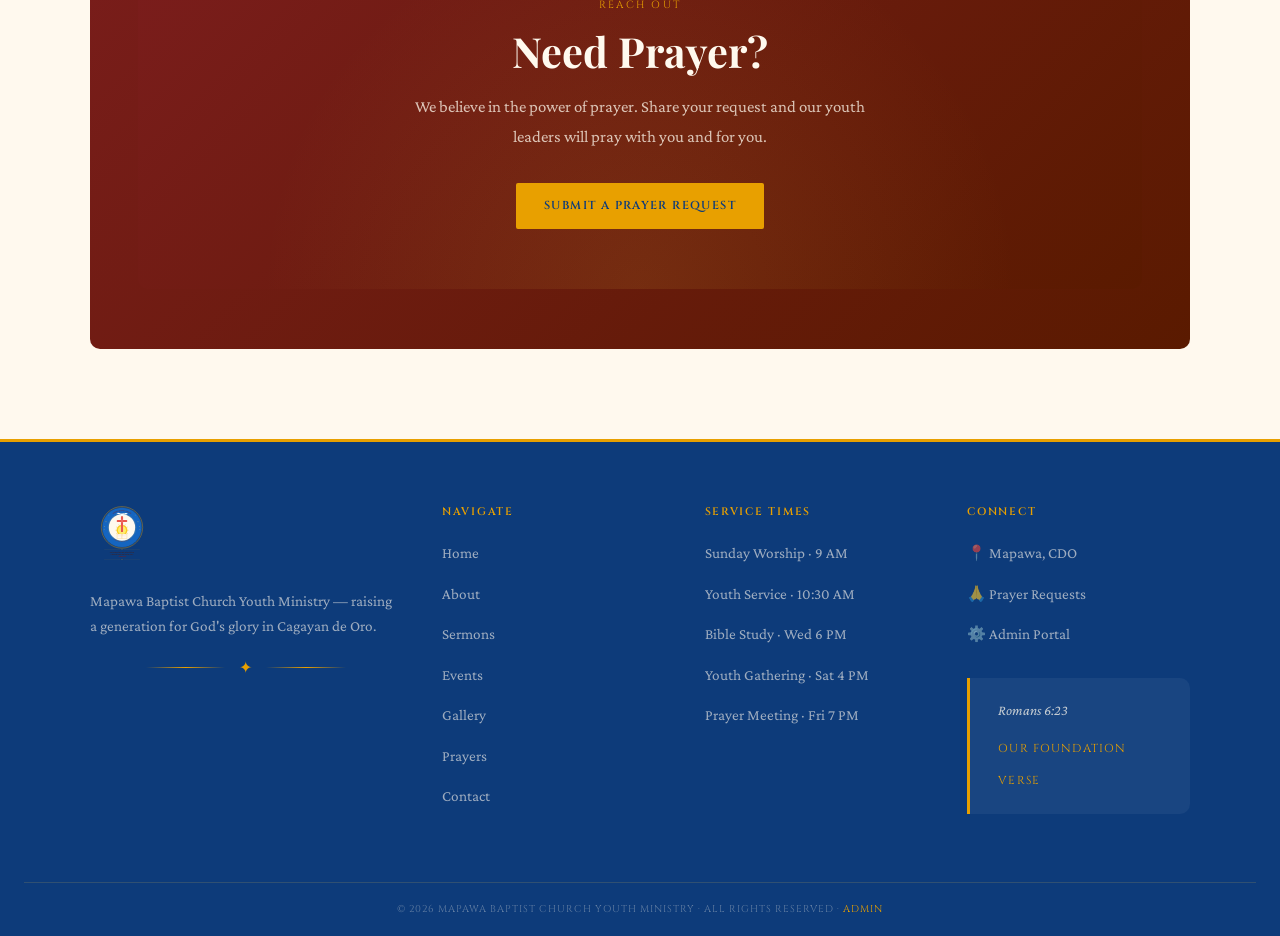
==== commit 1f7e2469: "Merged remote and local changes" ====
--- a/index.html
+++ b/index.html
@@ -3,12 +3,18 @@
 <head>
   <meta charset="UTF-8" />
   <meta name="viewport" content="width=device-width, initial-scale=1.0" />
+<<<<<<< HEAD
   <meta name="theme-color" content="#0d3b7a" />
   <meta name="apple-mobile-web-app-capable" content="yes" />
   <title>Mapawa Baptist Youth Ministry</title>
   <meta name="description" content="Mapawa Baptist Church Youth Ministry — raising a generation for God's glory." />
   <link rel="stylesheet" href="assets/css/main.css" />
   <link rel="stylesheet" href="assets/css/responsive.css" />
+=======
+  <title>Mapawa Baptist Youth Ministry</title>
+  <meta name="description" content="Mapawa Baptist Church Youth Ministry — raising a generation for God's glory." />
+  <link rel="stylesheet" href="assets/css/main.css" />
+>>>>>>> 310179d017a02a2e6efd72b43d0ae2cc00e11cd9
   <link rel="icon" type="image/svg+xml" href="assets/images/logo.svg" />
 </head>
 <body>
@@ -60,7 +66,11 @@
 <!-- ═══════════════ QUICK INFO BAND ═══════════════ -->
 <section class="band-gold section-sm">
   <div class="container">
+<<<<<<< HEAD
     <div class="layout-band-4col">
+=======
+    <div class="grid-4" style="align-items:center; text-align:center;">
+>>>>>>> 310179d017a02a2e6efd72b43d0ae2cc00e11cd9
       <div>
         <div style="font-family:var(--font-display);font-size:0.65rem;letter-spacing:0.18em;text-transform:uppercase;margin-bottom:4px;opacity:0.7;">Sunday Service</div>
         <div style="font-family:var(--font-serif);font-size:1.3rem;font-weight:700;">9:00 AM</div>
@@ -83,7 +93,11 @@
 <!-- ═══════════════ WELCOME ═══════════════ -->
 <section class="section">
   <div class="container">
+<<<<<<< HEAD
     <div class="layout-welcome fade-in">
+=======
+    <div style="display:grid;grid-template-columns:1fr 1fr;gap:64px;align-items:center;" class="fade-in">
+>>>>>>> 310179d017a02a2e6efd72b43d0ae2cc00e11cd9
       <div>
         <div class="section-label">Welcome</div>
         <h2 class="section-title">A Place to Belong,<br>A Purpose to Live</h2>
@@ -107,7 +121,11 @@
             "To raise a generation of bold, grounded, grace-filled disciples who glorify God in every sphere of life."
           </p>
         </div>
+<<<<<<< HEAD
         <div class="vision-star">✦</div>
+=======
+        <div style="position:absolute;top:-16px;right:-16px;width:80px;height:80px;background:var(--gold-rich);border-radius:50%;display:flex;align-items:center;justify-content:center;font-size:1.8rem;">✦</div>
+>>>>>>> 310179d017a02a2e6efd72b43d0ae2cc00e11cd9
       </div>
     </div>
   </div>
@@ -172,7 +190,11 @@
       <div class="section-label" style="color:var(--gold-rich);">Gather Together</div>
       <h2 class="section-title section-title-light">Upcoming Events</h2>
     </div>
+<<<<<<< HEAD
     <div class="layout-events-grid fade-in">
+=======
+    <div class="grid-2 fade-in" style="gap:20px;">
+>>>>>>> 310179d017a02a2e6efd72b43d0ae2cc00e11cd9
       <div style="background:rgba(255,255,255,0.06);border:1px solid rgba(245,200,66,0.2);border-radius:var(--radius-lg);padding:28px;display:flex;gap:20px;align-items:flex-start;">
         <div style="background:var(--gold-rich);color:var(--blue-deep);border-radius:var(--radius);padding:10px 14px;text-align:center;min-width:60px;">
           <div style="font-family:var(--font-display);font-size:1.4rem;font-weight:700;line-height:1;">14</div>
@@ -227,7 +249,11 @@
 <!-- ═══════════════ PRAYER CTA ═══════════════ -->
 <section class="section">
   <div class="container">
+<<<<<<< HEAD
     <div class="prayer-cta-box" style="background:linear-gradient(135deg,var(--burgundy) 0%,var(--burgundy-dk) 100%);border-radius:var(--radius-lg);text-align:center;position:relative;overflow:hidden;" class="fade-in">
+=======
+    <div style="background:linear-gradient(135deg,var(--burgundy) 0%,var(--burgundy-dk) 100%);border-radius:var(--radius-lg);padding:60px 48px;text-align:center;position:relative;overflow:hidden;" class="fade-in">
+>>>>>>> 310179d017a02a2e6efd72b43d0ae2cc00e11cd9
       <div style="position:absolute;inset:0;background:radial-gradient(circle at 50% 100%,rgba(245,200,66,0.1) 0%,transparent 60%);pointer-events:none;"></div>
       <div style="position:relative;z-index:1;">
         <div style="font-family:var(--font-display);font-size:0.65rem;letter-spacing:0.22em;text-transform:uppercase;color:var(--gold-rich);margin-bottom:12px;">Reach Out</div>
--- a/assets/css/main.css
+++ b/assets/css/main.css
@@ -610,4 +610,31 @@
   transform: none;
 }
 
+<<<<<<< HEAD
 /* ── Responsive styles live in assets/css/responsive.css ──── */
+=======
+/* ── Mobile ───────────────────────────────────────────────── */
+@media (max-width: 900px) {
+  .grid-3 { grid-template-columns: repeat(2, 1fr); }
+  .grid-4 { grid-template-columns: repeat(2, 1fr); }
+  .footer-inner { grid-template-columns: 1fr 1fr; }
+}
+@media (max-width: 680px) {
+  .nav-links { display: none; }
+  .nav-links.open {
+    display: flex;
+    flex-direction: column;
+    position: fixed;
+    top: 70px; left: 0; right: 0;
+    background: rgba(13,59,122,0.98);
+    padding: 24px;
+    gap: 4px;
+    border-bottom: 1px solid rgba(245,200,66,0.2);
+  }
+  .nav-toggle { display: flex; }
+  .grid-3, .grid-2, .grid-4 { grid-template-columns: 1fr; }
+  .footer-inner { grid-template-columns: 1fr; }
+  .hero h1 { font-size: 2rem; }
+  .section { padding: 60px 20px; }
+}
+>>>>>>> 310179d017a02a2e6efd72b43d0ae2cc00e11cd9
--- a/assets/css/main.css
+++ b/assets/css/main.css
@@ -610,4 +610,31 @@
   transform: none;
 }
 
+<<<<<<< HEAD
 /* ── Responsive styles live in assets/css/responsive.css ──── */
+=======
+/* ── Mobile ───────────────────────────────────────────────── */
+@media (max-width: 900px) {
+  .grid-3 { grid-template-columns: repeat(2, 1fr); }
+  .grid-4 { grid-template-columns: repeat(2, 1fr); }
+  .footer-inner { grid-template-columns: 1fr 1fr; }
+}
+@media (max-width: 680px) {
+  .nav-links { display: none; }
+  .nav-links.open {
+    display: flex;
+    flex-direction: column;
+    position: fixed;
+    top: 70px; left: 0; right: 0;
+    background: rgba(13,59,122,0.98);
+    padding: 24px;
+    gap: 4px;
+    border-bottom: 1px solid rgba(245,200,66,0.2);
+  }
+  .nav-toggle { display: flex; }
+  .grid-3, .grid-2, .grid-4 { grid-template-columns: 1fr; }
+  .footer-inner { grid-template-columns: 1fr; }
+  .hero h1 { font-size: 2rem; }
+  .section { padding: 60px 20px; }
+}
+>>>>>>> 310179d017a02a2e6efd72b43d0ae2cc00e11cd9
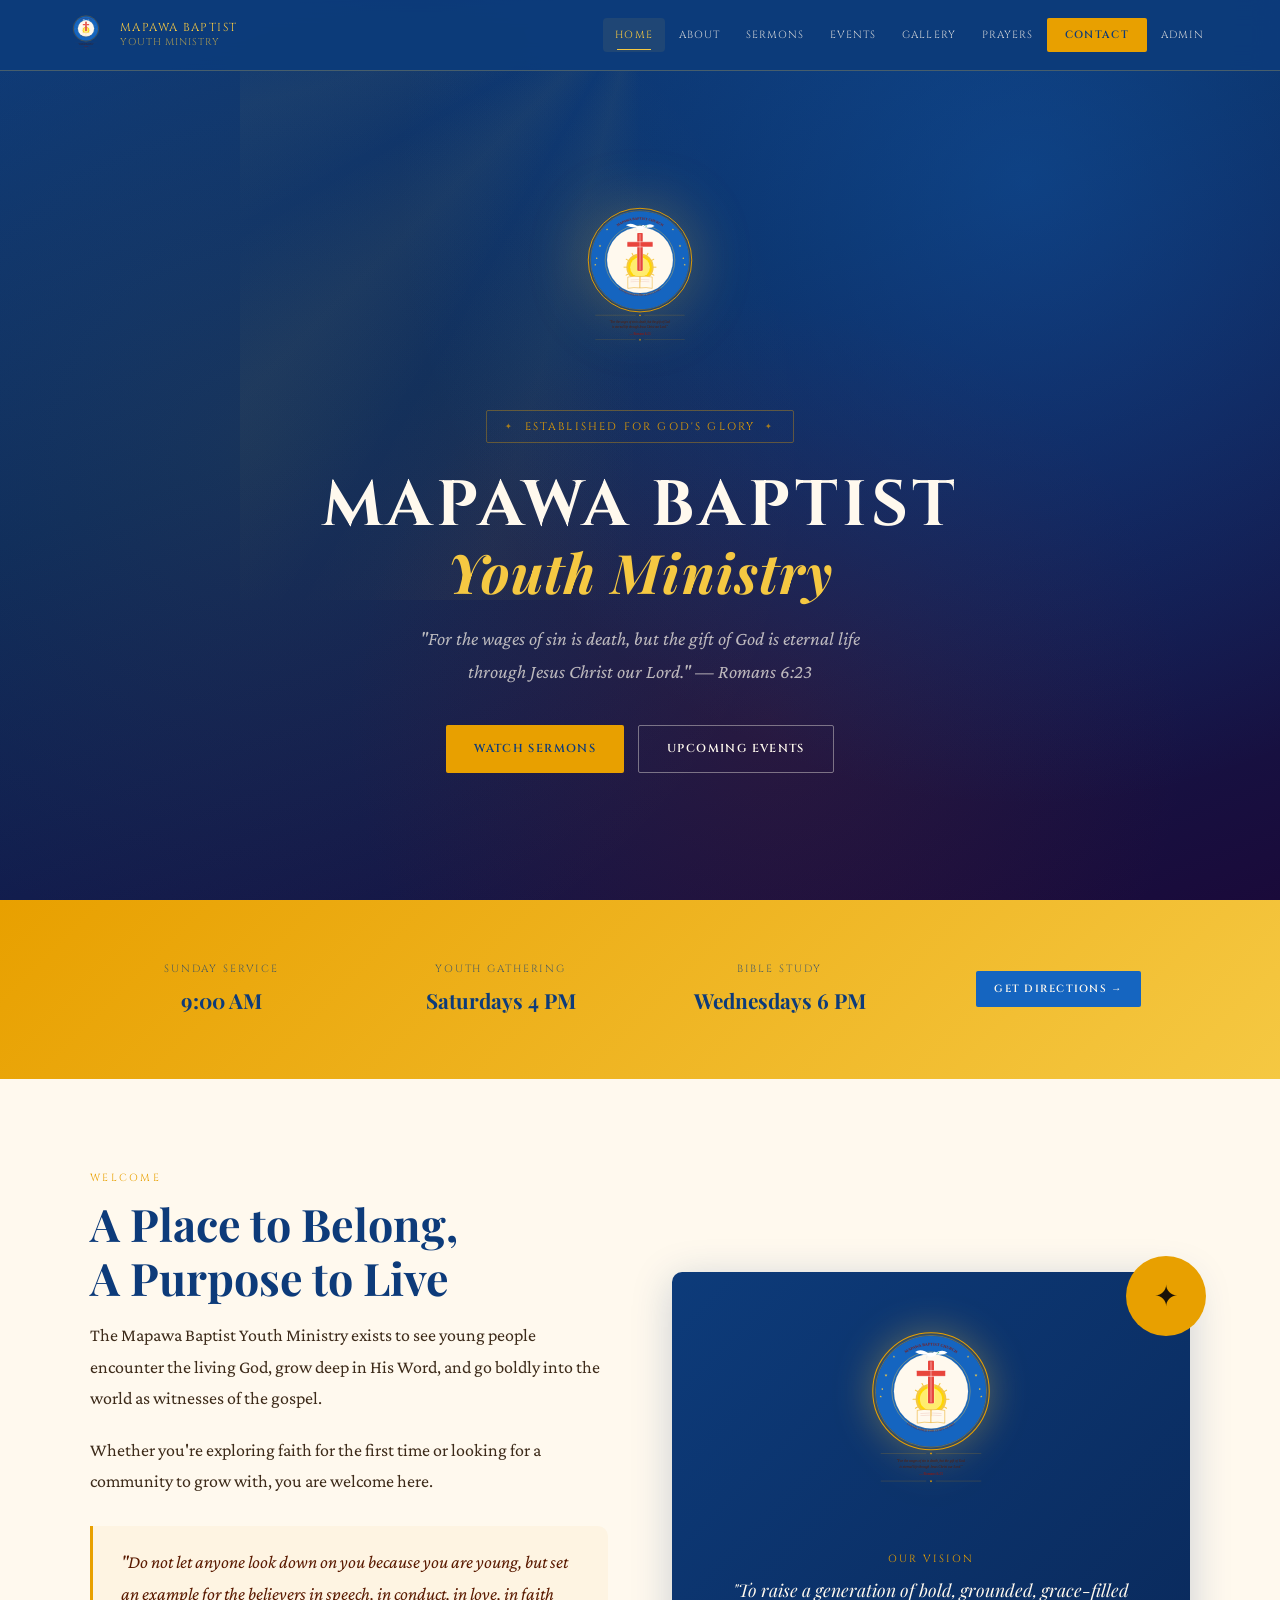
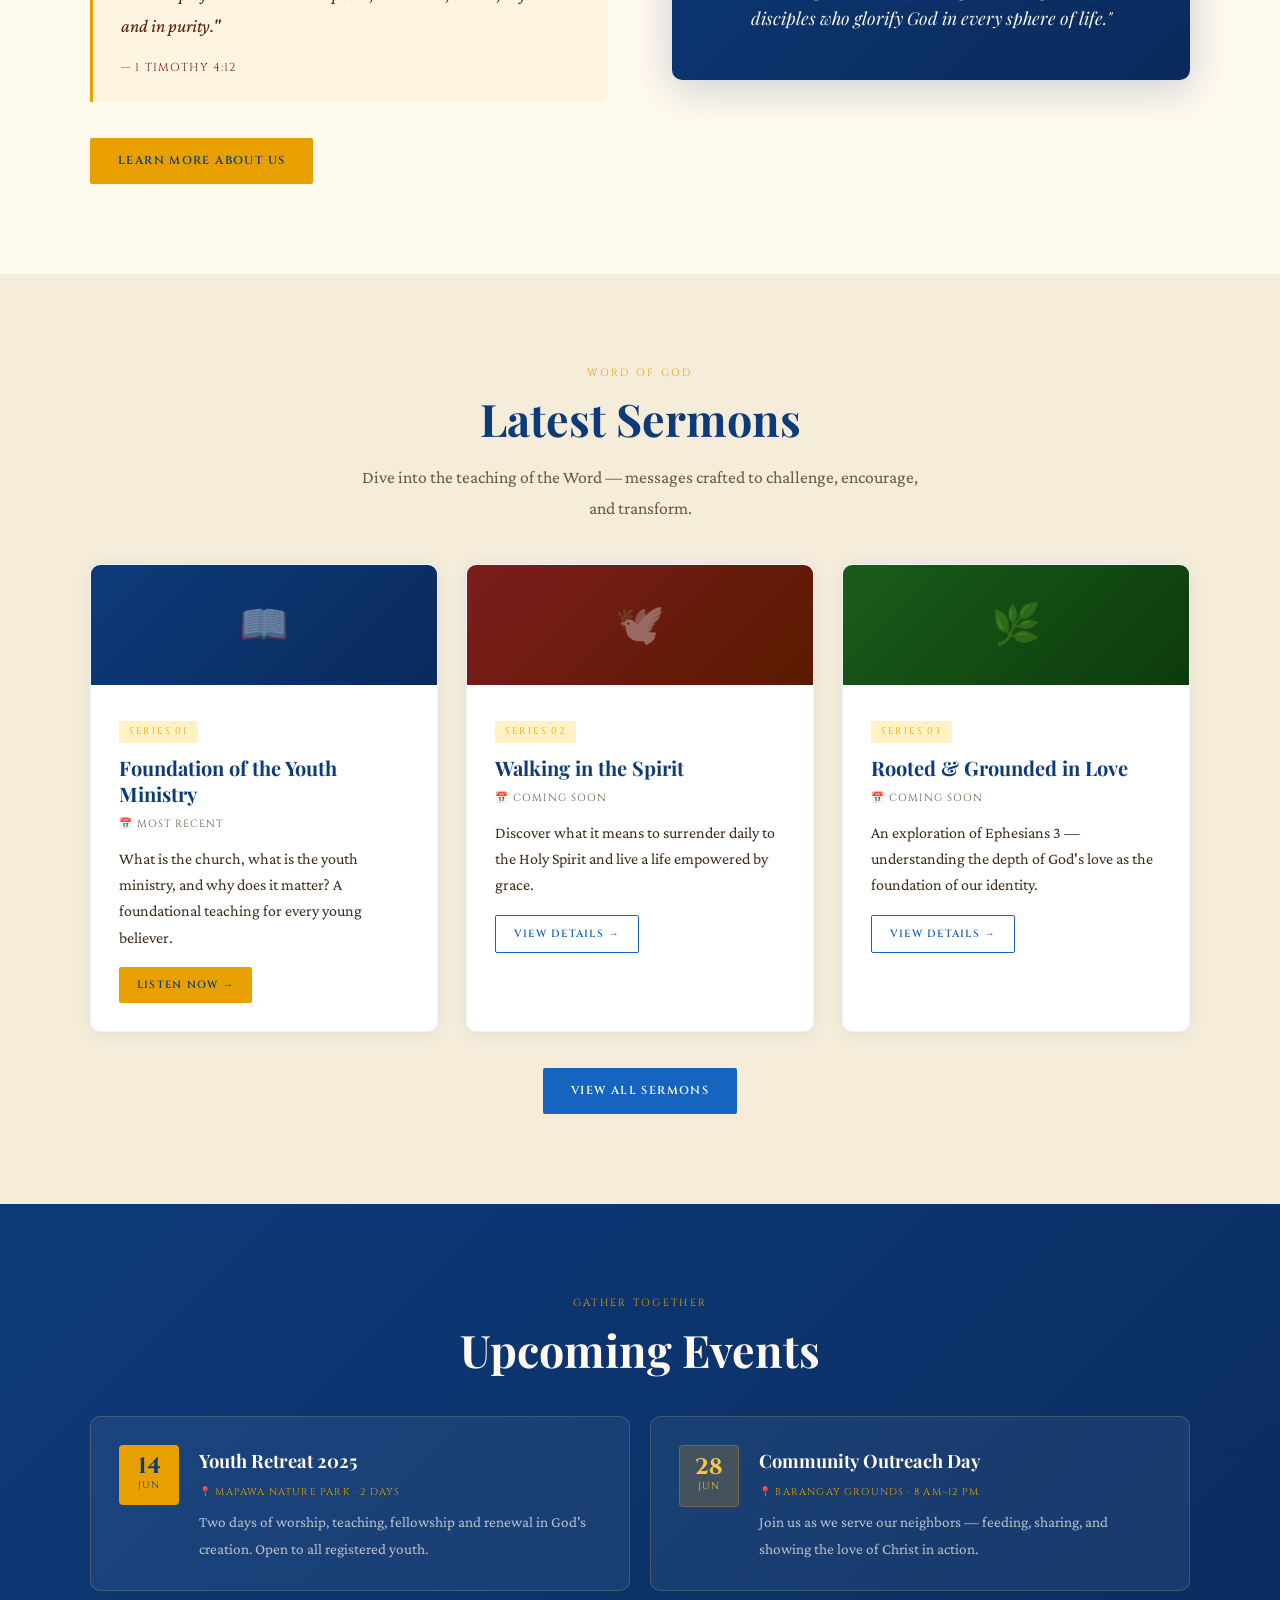
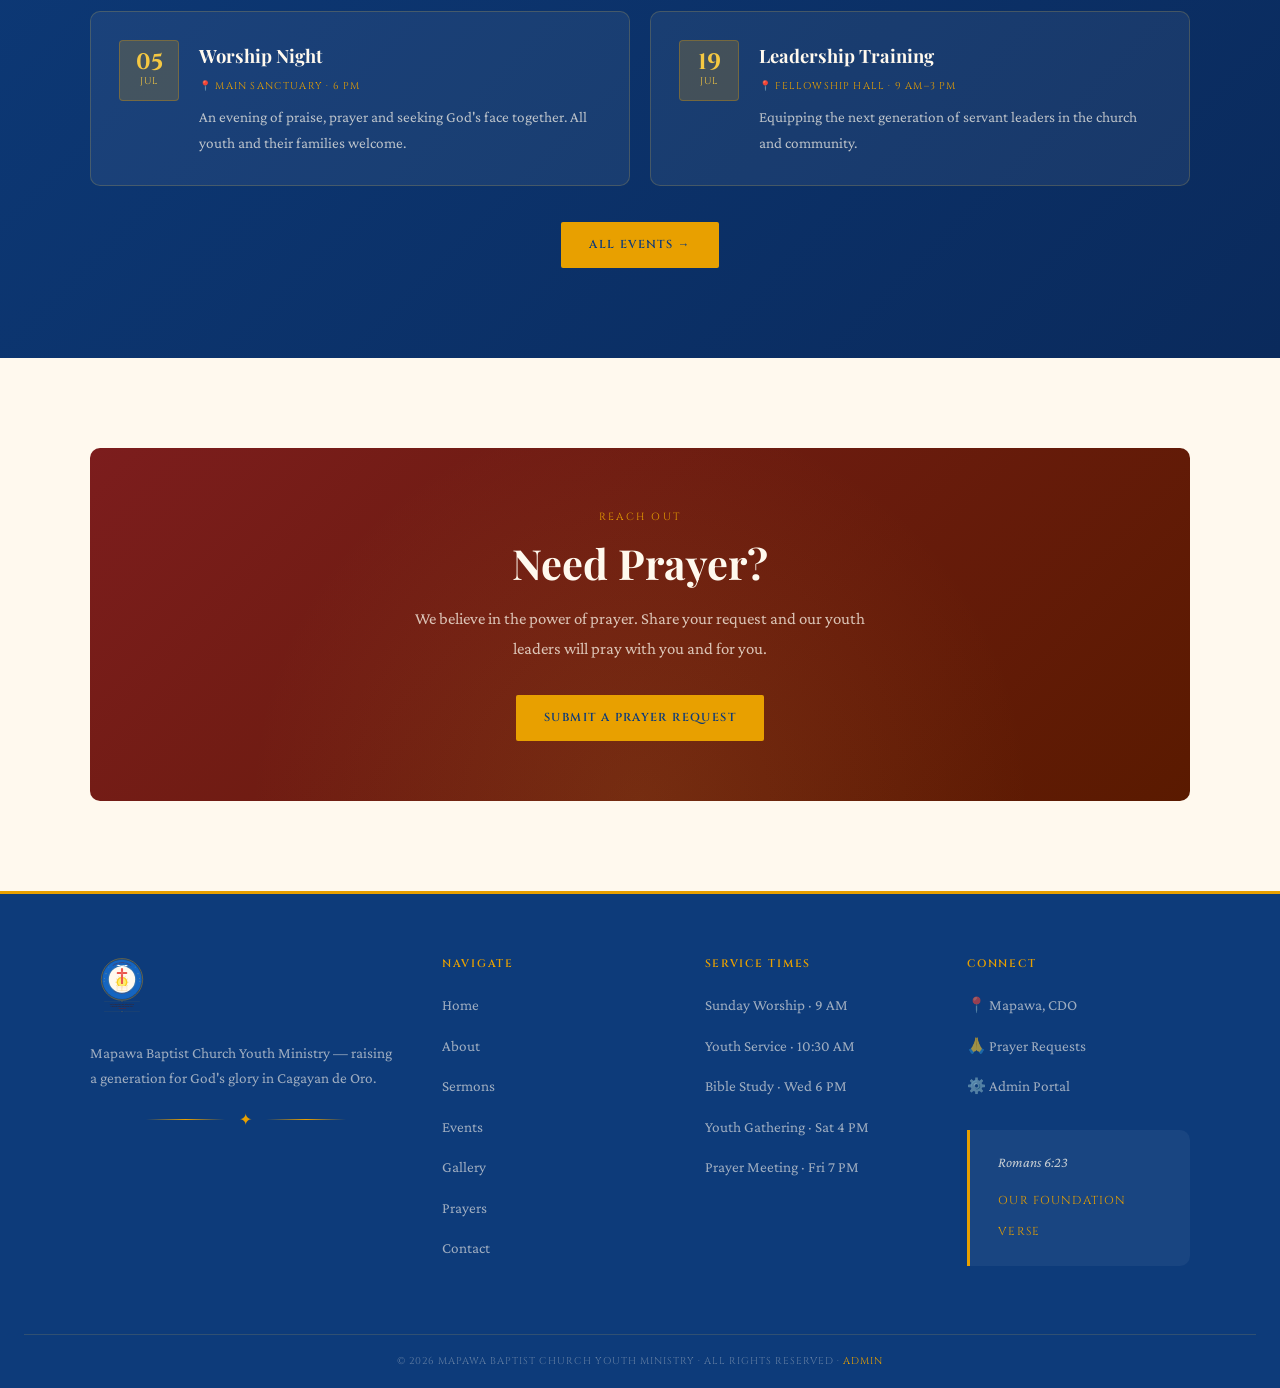
==== commit 369c3512: "updating page layout" ====
--- a/index.html
+++ b/index.html
@@ -3,18 +3,12 @@
 <head>
   <meta charset="UTF-8" />
   <meta name="viewport" content="width=device-width, initial-scale=1.0" />
-<<<<<<< HEAD
   <meta name="theme-color" content="#0d3b7a" />
   <meta name="apple-mobile-web-app-capable" content="yes" />
   <title>Mapawa Baptist Youth Ministry</title>
   <meta name="description" content="Mapawa Baptist Church Youth Ministry — raising a generation for God's glory." />
   <link rel="stylesheet" href="assets/css/main.css" />
   <link rel="stylesheet" href="assets/css/responsive.css" />
-=======
-  <title>Mapawa Baptist Youth Ministry</title>
-  <meta name="description" content="Mapawa Baptist Church Youth Ministry — raising a generation for God's glory." />
-  <link rel="stylesheet" href="assets/css/main.css" />
->>>>>>> 310179d017a02a2e6efd72b43d0ae2cc00e11cd9
   <link rel="icon" type="image/svg+xml" href="assets/images/logo.svg" />
 </head>
 <body>
@@ -66,11 +60,7 @@
 <!-- ═══════════════ QUICK INFO BAND ═══════════════ -->
 <section class="band-gold section-sm">
   <div class="container">
-<<<<<<< HEAD
     <div class="layout-band-4col">
-=======
-    <div class="grid-4" style="align-items:center; text-align:center;">
->>>>>>> 310179d017a02a2e6efd72b43d0ae2cc00e11cd9
       <div>
         <div style="font-family:var(--font-display);font-size:0.65rem;letter-spacing:0.18em;text-transform:uppercase;margin-bottom:4px;opacity:0.7;">Sunday Service</div>
         <div style="font-family:var(--font-serif);font-size:1.3rem;font-weight:700;">9:00 AM</div>
@@ -93,11 +83,7 @@
 <!-- ═══════════════ WELCOME ═══════════════ -->
 <section class="section">
   <div class="container">
-<<<<<<< HEAD
     <div class="layout-welcome fade-in">
-=======
-    <div style="display:grid;grid-template-columns:1fr 1fr;gap:64px;align-items:center;" class="fade-in">
->>>>>>> 310179d017a02a2e6efd72b43d0ae2cc00e11cd9
       <div>
         <div class="section-label">Welcome</div>
         <h2 class="section-title">A Place to Belong,<br>A Purpose to Live</h2>
@@ -121,11 +107,7 @@
             "To raise a generation of bold, grounded, grace-filled disciples who glorify God in every sphere of life."
           </p>
         </div>
-<<<<<<< HEAD
         <div class="vision-star">✦</div>
-=======
-        <div style="position:absolute;top:-16px;right:-16px;width:80px;height:80px;background:var(--gold-rich);border-radius:50%;display:flex;align-items:center;justify-content:center;font-size:1.8rem;">✦</div>
->>>>>>> 310179d017a02a2e6efd72b43d0ae2cc00e11cd9
       </div>
     </div>
   </div>
@@ -190,11 +172,7 @@
       <div class="section-label" style="color:var(--gold-rich);">Gather Together</div>
       <h2 class="section-title section-title-light">Upcoming Events</h2>
     </div>
-<<<<<<< HEAD
     <div class="layout-events-grid fade-in">
-=======
-    <div class="grid-2 fade-in" style="gap:20px;">
->>>>>>> 310179d017a02a2e6efd72b43d0ae2cc00e11cd9
       <div style="background:rgba(255,255,255,0.06);border:1px solid rgba(245,200,66,0.2);border-radius:var(--radius-lg);padding:28px;display:flex;gap:20px;align-items:flex-start;">
         <div style="background:var(--gold-rich);color:var(--blue-deep);border-radius:var(--radius);padding:10px 14px;text-align:center;min-width:60px;">
           <div style="font-family:var(--font-display);font-size:1.4rem;font-weight:700;line-height:1;">14</div>
@@ -249,11 +227,7 @@
 <!-- ═══════════════ PRAYER CTA ═══════════════ -->
 <section class="section">
   <div class="container">
-<<<<<<< HEAD
     <div class="prayer-cta-box" style="background:linear-gradient(135deg,var(--burgundy) 0%,var(--burgundy-dk) 100%);border-radius:var(--radius-lg);text-align:center;position:relative;overflow:hidden;" class="fade-in">
-=======
-    <div style="background:linear-gradient(135deg,var(--burgundy) 0%,var(--burgundy-dk) 100%);border-radius:var(--radius-lg);padding:60px 48px;text-align:center;position:relative;overflow:hidden;" class="fade-in">
->>>>>>> 310179d017a02a2e6efd72b43d0ae2cc00e11cd9
       <div style="position:absolute;inset:0;background:radial-gradient(circle at 50% 100%,rgba(245,200,66,0.1) 0%,transparent 60%);pointer-events:none;"></div>
       <div style="position:relative;z-index:1;">
         <div style="font-family:var(--font-display);font-size:0.65rem;letter-spacing:0.22em;text-transform:uppercase;color:var(--gold-rich);margin-bottom:12px;">Reach Out</div>
--- a/assets/css/main.css
+++ b/assets/css/main.css
@@ -610,31 +610,4 @@
   transform: none;
 }
 
-<<<<<<< HEAD
 /* ── Responsive styles live in assets/css/responsive.css ──── */
-=======
-/* ── Mobile ───────────────────────────────────────────────── */
-@media (max-width: 900px) {
-  .grid-3 { grid-template-columns: repeat(2, 1fr); }
-  .grid-4 { grid-template-columns: repeat(2, 1fr); }
-  .footer-inner { grid-template-columns: 1fr 1fr; }
-}
-@media (max-width: 680px) {
-  .nav-links { display: none; }
-  .nav-links.open {
-    display: flex;
-    flex-direction: column;
-    position: fixed;
-    top: 70px; left: 0; right: 0;
-    background: rgba(13,59,122,0.98);
-    padding: 24px;
-    gap: 4px;
-    border-bottom: 1px solid rgba(245,200,66,0.2);
-  }
-  .nav-toggle { display: flex; }
-  .grid-3, .grid-2, .grid-4 { grid-template-columns: 1fr; }
-  .footer-inner { grid-template-columns: 1fr; }
-  .hero h1 { font-size: 2rem; }
-  .section { padding: 60px 20px; }
-}
->>>>>>> 310179d017a02a2e6efd72b43d0ae2cc00e11cd9
